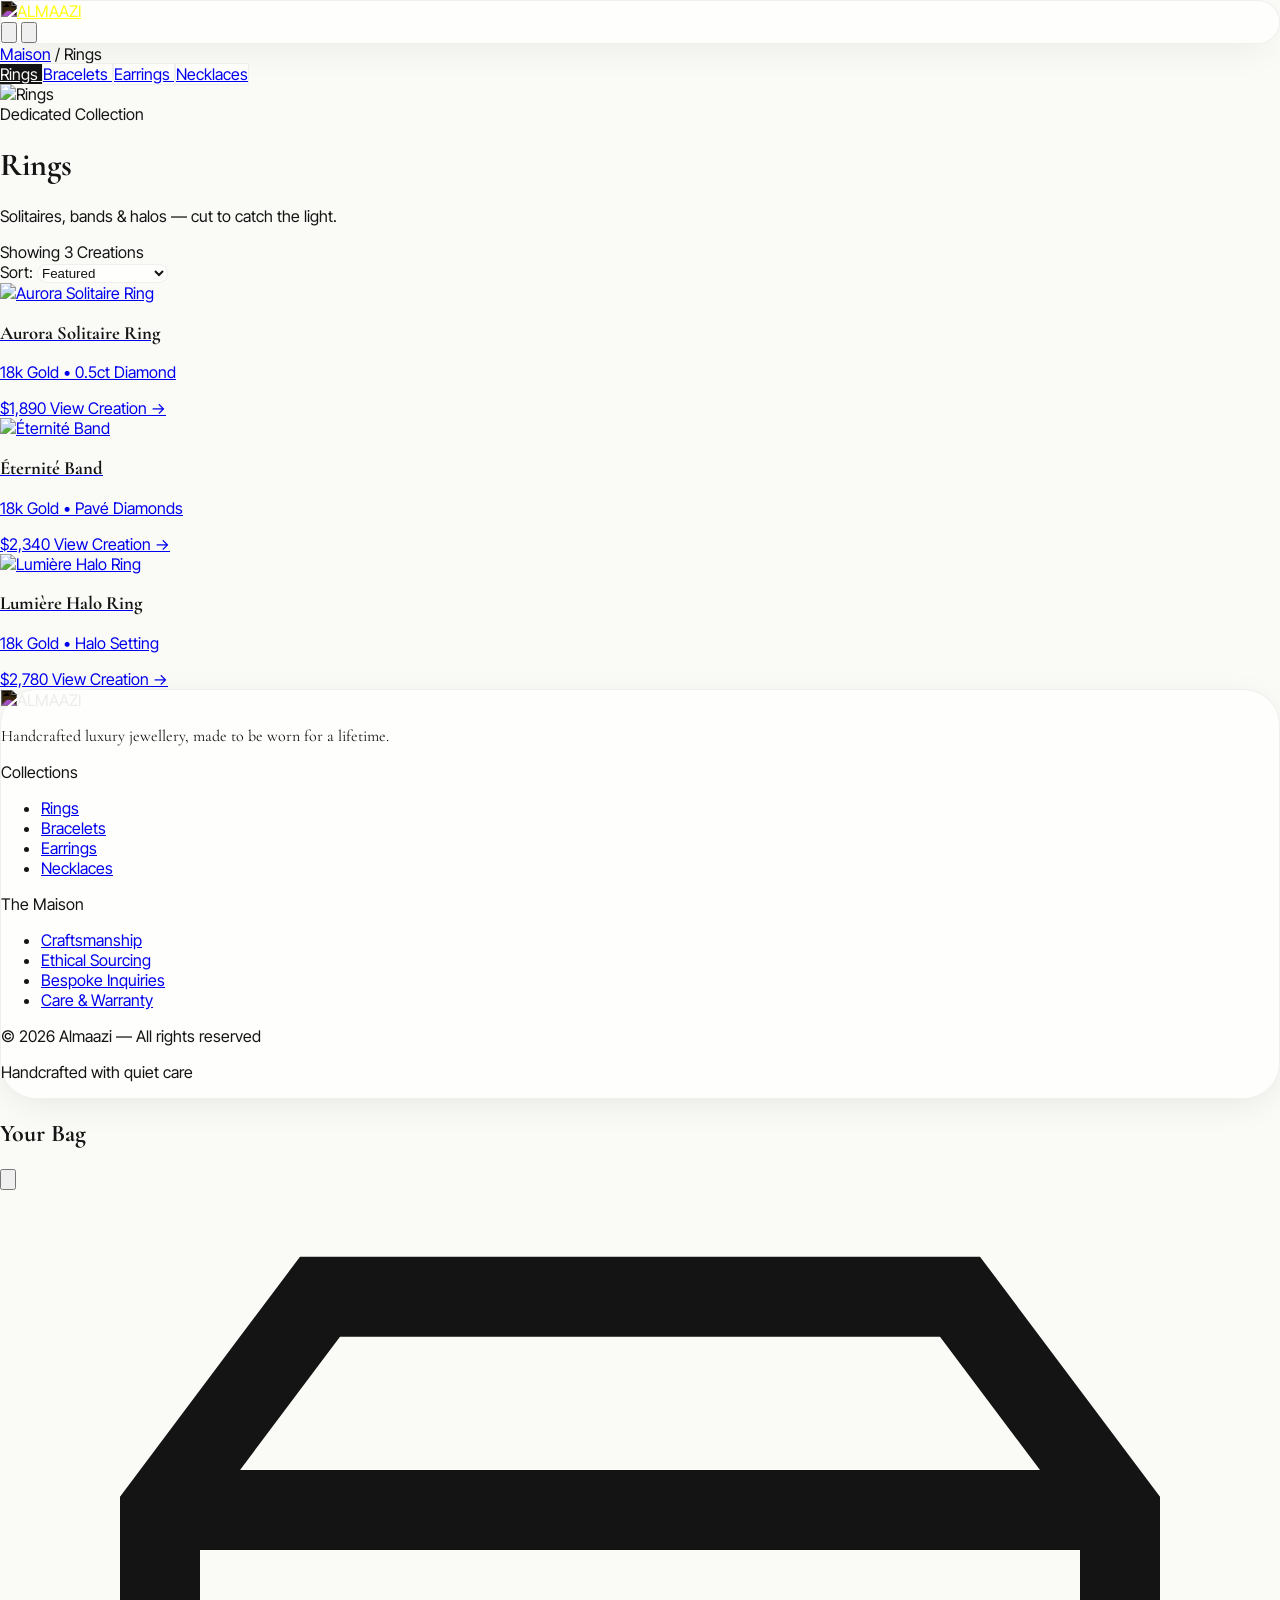
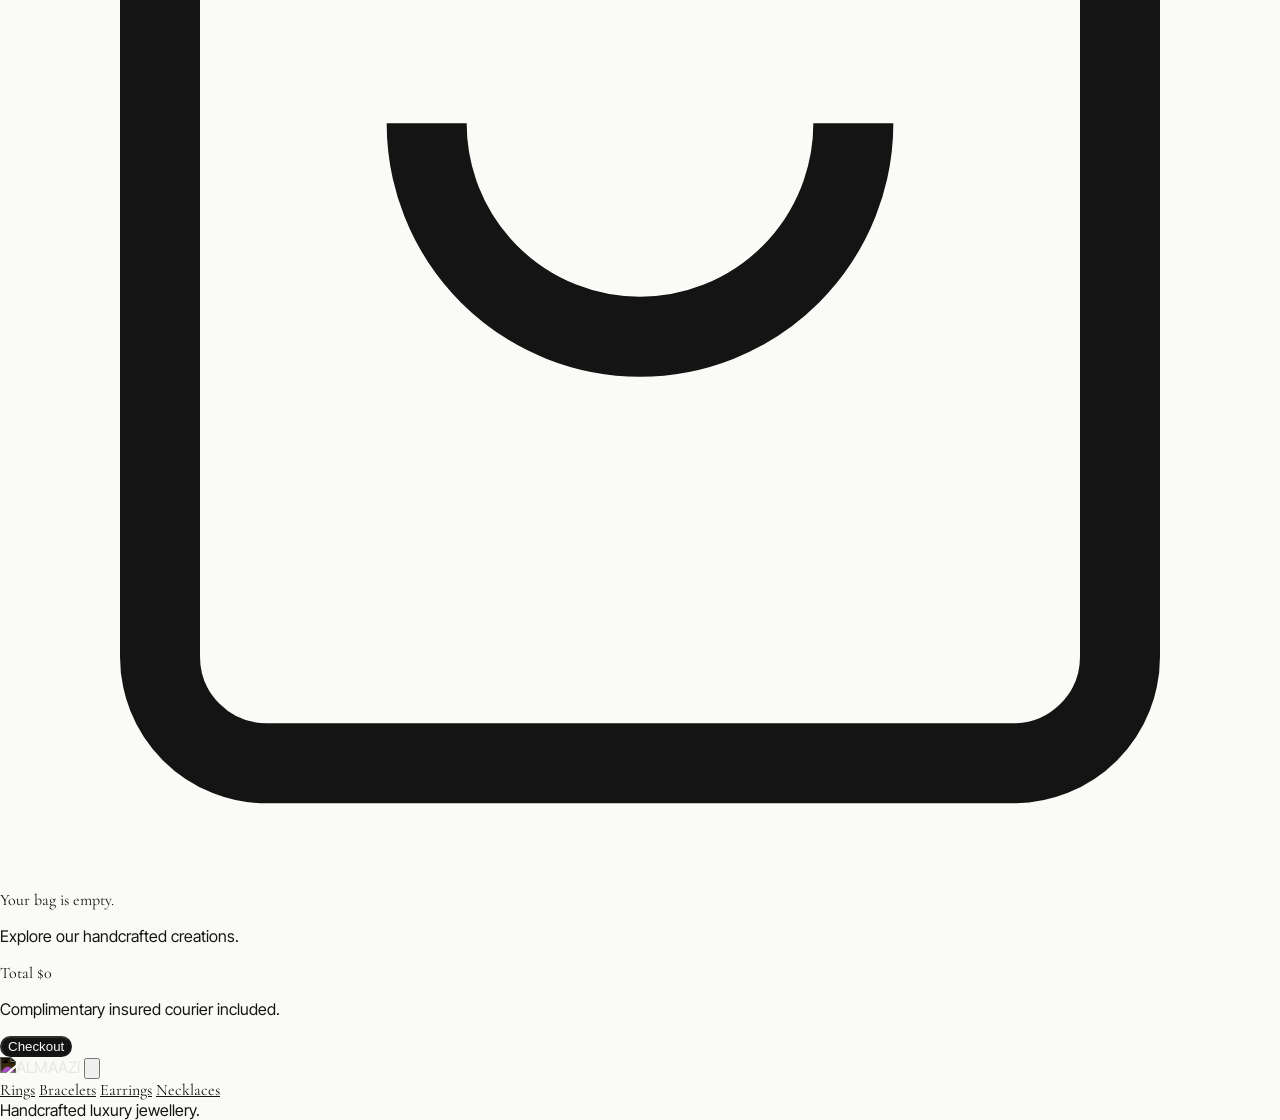
==== collection.html @ 2b92b9af "Update collection.html" ====
<!DOCTYPE html>
<html lang="en" class="scroll-smooth">
<head>
  <meta charset="utf-8" />
  <meta name="viewport" content="width=device-width, initial-scale=1.0" />
  <title>ALMAAZI — Collection</title>
  <meta name="description" content="ALMAAZI — Handcrafted luxury jewellery collection." />

  <link rel="icon" type="image/png" href="https://media.base44.com/images/public/user_6a2fba2de916b5d1d1a37da5/f253d3430_image.png" />

  <!-- Google Fonts: Cormorant Garamond & Inter Tight -->
  <link rel="preconnect" href="https://fonts.googleapis.com" />
  <link rel="preconnect" href="https://fonts.gstatic.com" crossorigin />
  <link href="https://fonts.googleapis.com/css2?family=Cormorant+Garamond:ital,wght@0,300;0,400;0,500;0,600;1,400&family=Inter+Tight:wght@300;400;500;600&display=swap" rel="stylesheet" />

  <!-- Tailwind CSS CDN -->
  <script src="https://cdn.tailwindcss.com"></script>
  <script>
    tailwind.config = {
      theme: {
        extend: {
          colors: {
            alabaster: '#fafaf7',
            obsidian: '#141414'
          },
          fontFamily: {
            heading: ['"Cormorant Garamond"', 'ui-serif', 'Georgia', 'serif'],
            body: ['"Inter Tight"', 'ui-sans-serif', 'system-ui', 'sans-serif']
          }
        }
      }
    }
  </script>

  <link rel="stylesheet" href="assets/css/style.css?v=5.0" />
</head>
<body class="min-h-screen bg-alabaster font-body text-obsidian antialiased selection:bg-obsidian/10">

  <!-- FLOATING MATTE GLASS TRANSLUCENT NAVBAR -->
  <div class="fixed top-0 inset-x-0 z-50 px-3 sm:px-6 lg:px-10 pt-3 sm:pt-4 pointer-events-none">
    <nav class="pointer-events-auto glass squircle flex items-center justify-between pl-4 sm:pl-5 pr-2 sm:pr-4 py-2 sm:py-3 transition-all duration-300">

      <!-- Brand Logo Link to Home -->
      <a href="index.html" class="flex items-center shrink-0 cursor-pointer" title="Return to ALMAAZI Maison">
        <img
          src="https://media.base44.com/images/public/user_6a2fba2de916b5d1d1a37da5/f253d3430_image.png"
          alt="ALMAAZI"
          class="h-7 sm:h-9 w-auto hover:opacity-80 transition-opacity"
          style="filter: invert(1); mix-blend-mode: multiply;"
          draggable="false"
        />
      </a>


      <!-- Right Utility Actions -->
      <div class="flex items-center gap-0.5 sm:gap-1">
        <button onclick="openCartDrawer()" aria-label="Shopping bag" class="relative grid place-items-center h-10 w-10 sm:h-11 sm:w-11 rounded-full hover:bg-obsidian/10 transition-colors">
          <svg class="h-[18px] w-[18px] text-obsidian" viewBox="0 0 24 24" fill="none" stroke="currentColor" stroke-width="1.5">
            <path d="M6 2 3 6v14a2 2 0 0 0 2 2h14a2 2 0 0 0 2-2V6l-3-4Z" />
            <path d="M3 6h18" />
            <path d="M16 10a4 4 0 0 1-8 0" />
          </svg>
          <span id="cart-count-badge" class="absolute top-0.5 right-0.5 grid place-items-center min-w-[18px] h-[18px] px-1 rounded-full bg-obsidian text-alabaster text-[10px] font-medium leading-none hidden">0</span>
        </button>

        <button onclick="toggleMobileMenu(true)" aria-label="Open menu" class="md:hidden grid place-items-center h-10 w-10 sm:h-11 sm:w-11 rounded-full hover:bg-obsidian/10 transition-colors">
          <svg class="h-5 w-5 text-obsidian" viewBox="0 0 24 24" fill="none" stroke="currentColor" stroke-width="1.5">
            <line x1="4" x2="20" y1="12" y2="12" />
            <line x1="4" x2="20" y1="6" y2="6" />
            <line x1="4" x2="20" y1="18" y2="18" />
          </svg>
        </button>
      </div>

    </nav>
  </div>

  <!-- MAIN DEDICATED COLLECTION CONTAINER -->
  <main class="pt-24 sm:pt-32 px-3 sm:px-6 lg:px-10 pb-20">
    <div id="collection-root" class="max-w-7xl mx-auto">
      <!-- Dynamically rendered by collection.js -->
    </div>
  </main>

  <!-- FOOTER -->
  <footer class="px-3 sm:px-6 lg:px-10 pb-8 pt-4">
    <div class="glass squircle p-6 sm:p-12">
      <div class="grid grid-cols-1 md:grid-cols-12 gap-8 sm:gap-10">

        <div class="md:col-span-5">
          <img
            src="https://media.base44.com/images/public/user_6a2fba2de916b5d1d1a37da5/f253d3430_image.png"
            alt="ALMAAZI"
            class="h-9 sm:h-10 w-auto mb-5"
            style="filter: invert(1); mix-blend-mode: multiply;"
            draggable="false"
          />
          <p class="font-heading text-2xl sm:text-3xl leading-snug text-obsidian max-w-sm">
            Handcrafted luxury jewellery, made to be worn for a lifetime.
          </p>
        </div>

        <div class="md:col-span-7 flex flex-wrap gap-10 sm:gap-16 md:justify-end">
          <div>
            <span class="block text-[11px] uppercase tracking-[0.2em] text-obsidian/45 mb-4 font-mono">
              Collections
            </span>
            <ul class="space-y-2.5 text-[14px] text-obsidian/75">
              <li><a href="collection.html?category=rings" class="hover:text-obsidian transition-colors">Rings</a></li>
              <li><a href="collection.html?category=bracelets" class="hover:text-obsidian transition-colors">Bracelets</a></li>
              <li><a href="collection.html?category=earrings" class="hover:text-obsidian transition-colors">Earrings</a></li>
              <li><a href="collection.html?category=necklaces" class="hover:text-obsidian transition-colors">Necklaces</a></li>
            </ul>
          </div>

          <div>
            <span class="block text-[11px] uppercase tracking-[0.2em] text-obsidian/45 mb-4 font-mono">
              The Maison
            </span>
            <ul class="space-y-2.5 text-[14px] text-obsidian/75">
              <li><a href="index.html" class="hover:text-obsidian transition-colors">Craftsmanship</a></li>
              <li><a href="index.html" class="hover:text-obsidian transition-colors">Ethical Sourcing</a></li>
              <li><a href="index.html" class="hover:text-obsidian transition-colors">Bespoke Inquiries</a></li>
              <li><a href="index.html" class="hover:text-obsidian transition-colors">Care &amp; Warranty</a></li>
            </ul>
          </div>
        </div>

      </div>

      <div class="mt-10 sm:mt-12 pt-6 sm:pt-8 border-t border-obsidian/10 flex flex-col sm:flex-row items-center justify-between gap-4">
        <p class="text-[12px] text-obsidian/45">
          &copy; 2026 Almaazi — All rights reserved
        </p>
        <p class="text-[12px] uppercase tracking-[0.14em] text-obsidian/45 font-mono">
          Handcrafted with quiet care
        </p>
      </div>
    </div>
  </footer>

  <!-- SHOPPING BAG DRAWER -->
  <div id="cart-drawer" class="fixed inset-0 z-50 pointer-events-none">
    <div onclick="closeCartDrawer()" class="drawer-backdrop absolute inset-0 bg-obsidian/30 backdrop-blur-sm opacity-0 cursor-pointer"></div>
    <div class="drawer-panel absolute top-0 right-0 w-full max-w-md h-full bg-alabaster border-l border-obsidian/10 p-5 sm:p-8 flex flex-col justify-between translate-x-full">
      <div>
        <div class="flex items-center justify-between pb-5 border-b border-obsidian/10">
          <h2 class="font-heading text-2xl text-obsidian">Your Bag</h2>
          <button onclick="closeCartDrawer()" aria-label="Close bag" class="h-10 w-10 grid place-items-center rounded-full hover:bg-obsidian/10 text-obsidian/50 hover:text-obsidian">
            <svg class="h-5 w-5" viewBox="0 0 24 24" fill="none" stroke="currentColor" stroke-width="1.5"><path d="M18 6 6 18M6 6l12 12"/></svg>
          </button>
        </div>

        <div id="cart-items-container" class="space-y-3 overflow-y-auto max-h-[60vh] mt-4"></div>
      </div>

      <div class="pt-6 border-t border-obsidian/10 space-y-4 pb-safe">
        <div class="flex items-baseline justify-between">
          <span class="font-heading text-xl text-obsidian">Total</span>
          <span id="cart-subtotal" class="font-heading text-2xl text-obsidian">$0</span>
        </div>
        <p class="text-[12px] text-obsidian/50">
          Complimentary insured courier included.
        </p>
        <button id="cart-checkout-btn" onclick="alert('Proceeding to checkout...');" class="w-full bg-obsidian text-alabaster squircle py-4 text-[12px] uppercase tracking-[0.2em] hover:bg-obsidian/90 transition-colors disabled:opacity-50">
          Checkout
        </button>
      </div>
    </div>
  </div>

  <!-- MOBILE NAVIGATION DRAWER -->
  <div id="mobile-menu-drawer" class="fixed inset-0 z-50 pointer-events-none transition-all duration-300">
    <div onclick="toggleMobileMenu(false)" class="mobile-drawer-backdrop absolute inset-0 bg-obsidian/40 backdrop-blur-sm opacity-0 transition-opacity duration-300 cursor-pointer"></div>
    <div class="mobile-drawer-panel absolute right-0 top-0 h-full w-[85%] max-w-xs bg-alabaster/95 backdrop-blur-2xl border-l border-obsidian/10 p-6 sm:p-8 flex flex-col justify-between translate-x-full transition-transform duration-300 ease-out shadow-2xl">
      <div class="space-y-6">
        <div class="flex justify-between items-center pb-5 border-b border-obsidian/10">
          <img 
            src="https://media.base44.com/images/public/user_6a2fba2de916b5d1d1a37da5/f253d3430_image.png" 
            alt="ALMAAZI" 
            class="h-7 w-auto" 
            style="filter: invert(1); mix-blend-mode: multiply;" 
          />
          <button onclick="toggleMobileMenu(false)" aria-label="Close menu" class="h-10 w-10 grid place-items-center rounded-full hover:bg-obsidian/10 text-obsidian/60 hover:text-obsidian">
            <svg class="h-5 w-5" viewBox="0 0 24 24" fill="none" stroke="currentColor" stroke-width="1.5"><path d="M18 6 6 18M6 6l12 12"/></svg>
          </button>
        </div>

        <nav class="space-y-2 pt-2">
          <a href="collection.html?category=rings" onclick="toggleMobileMenu(false)" class="block px-3 py-2.5 rounded-xl hover:bg-obsidian/5 font-heading text-2xl text-obsidian transition-colors">Rings</a>
          <a href="collection.html?category=bracelets" onclick="toggleMobileMenu(false)" class="block px-3 py-2.5 rounded-xl hover:bg-obsidian/5 font-heading text-2xl text-obsidian transition-colors">Bracelets</a>
          <a href="collection.html?category=earrings" onclick="toggleMobileMenu(false)" class="block px-3 py-2.5 rounded-xl hover:bg-obsidian/5 font-heading text-2xl text-obsidian transition-colors">Earrings</a>
          <a href="collection.html?category=necklaces" onclick="toggleMobileMenu(false)" class="block px-3 py-2.5 rounded-xl hover:bg-obsidian/5 font-heading text-2xl text-obsidian transition-colors">Necklaces</a>
        </nav>
      </div>

      <div class="pt-6 border-t border-obsidian/10 text-xs text-obsidian/45 pb-safe font-mono">
        Handcrafted luxury jewellery.
      </div>
    </div>
  </div>

  <script src="assets/js/app.js?v=6.0"></script>
  <script src="assets/js/collection.js?v=6.0"></script>
</body>
</html>
---- assets/css/style.css ----
/* ==========================================================================
   ALMAAZI — HANDCRAFTED LUXURY JEWELLERY
   EXACT UI CLONE (Alabaster Warm Stone & Obsidian Noir)
   ========================================================================== */

@import url('https://fonts.googleapis.com/css2?family=Cormorant+Garamond:ital,wght@0,300;0,400;0,500;0,600;1,400&family=Inter+Tight:wght@300;400;500;600&display=swap');

:root {
  --background: 40 24% 96%;
  --foreground: 30 6% 12%;
  --radius: 2.25rem;
  --font-heading: "Cormorant Garamond", ui-serif, Georgia, serif;
  --font-body: "Inter Tight", ui-sans-serif, system-ui, sans-serif;
  --color-alabaster: #fafaf7;
  --color-obsidian: #141414;
}

* {
  box-sizing: border-box;
  -webkit-tap-highlight-color: transparent;
}

html {
  scroll-behavior: smooth;
  background-color: #fafaf7;
  overflow-x: hidden;
  max-width: 100vw;
}

body {
  background-color: #fafaf7;
  color: #141414;
  font-family: var(--font-body);
  margin: 0;
  padding: 0;
  overflow-x: hidden;
  max-width: 100vw;
  -webkit-font-smoothing: antialiased;
  -moz-osx-font-smoothing: grayscale;
}

.font-heading {
  font-family: var(--font-heading);
}

.font-body {
  font-family: var(--font-body);
}

/* Base Alabaster and Obsidian Classes */
.bg-alabaster {
  background-color: #fafaf7;
}

.text-alabaster {
  color: #fafaf7;
}

.text-obsidian {
  color: #141414;
}

.bg-obsidian {
  background-color: #141414;
}

.border-obsidian\/10 {
  border-color: rgba(20, 20, 20, 0.1);
}

/* Squircle & Glass Utilities (fluid on mobile) */
.squircle {
  border-radius: 1.5rem;
}

@media (min-width: 640px) {
  .squircle {
    border-radius: 2.25rem;
  }
}

.squircle-sm {
  border-radius: 0.875rem;
}

@media (min-width: 640px) {
  .squircle-sm {
    border-radius: 1.25rem;
  }
}

.glass {
  -webkit-backdrop-filter: blur(24px) saturate(140%);
  backdrop-filter: blur(24px) saturate(140%);
  background: rgba(255, 255, 255, 0.72);
  border: 1px solid rgba(0, 0, 0, 0.06);
  box-shadow: 0 8px 40px -12px rgba(0, 0, 0, 0.12);
}

.glass-soft {
  -webkit-backdrop-filter: blur(16px) saturate(130%);
  backdrop-filter: blur(16px) saturate(130%);
  background: rgba(255, 255, 255, 0.55);
  border: 1px solid rgba(0, 0, 0, 0.05);
}

/* Custom Scrollbar */
::-webkit-scrollbar {
  width: 6px;
}
::-webkit-scrollbar-track {
  background: #fafaf7;
}
::-webkit-scrollbar-thumb {
  background: rgba(20, 20, 20, 0.15);
  border-radius: 999px;
}
::-webkit-scrollbar-thumb:hover {
  background: rgba(20, 20, 20, 0.3);
}

/* Drawer Transitions */
.drawer-backdrop {
  transition: opacity 0.35s ease;
}

.drawer-panel {
  transition: transform 0.4s cubic-bezier(0.16, 1, 0.3, 1);
}

/* Safe area insets for mobile devices */
.pb-safe {
  padding-bottom: env(safe-area-inset-bottom, 1rem);
}

/* ==========================================================================
   ALMAAZI WRITTEN & UNWRITTEN LOADING ANIMATION
   ========================================================================== */
.almaazi-write-svg {
  filter: drop-shadow(0 4px 16px rgba(20, 20, 20, 0.04));
  overflow: visible;
}

.almaazi-letter {
  fill: transparent;
  stroke: #141414;
  stroke-width: 1.35;
  stroke-linecap: round;
  stroke-linejoin: round;
  stroke-dasharray: 1000;
  stroke-dashoffset: 1000;
  animation-duration: 3.5s;
  animation-timing-function: cubic-bezier(0.4, 0, 0.2, 1);
  animation-iteration-count: infinite;
}

.almaazi-letter.letter-0 { animation-name: writeLetter0; }
.almaazi-letter.letter-1 { animation-name: writeLetter1; }
.almaazi-letter.letter-2 { animation-name: writeLetter2; }
.almaazi-letter.letter-3 { animation-name: writeLetter3; }
.almaazi-letter.letter-4 { animation-name: writeLetter4; }
.almaazi-letter.letter-5 { animation-name: writeLetter5; }
.almaazi-letter.letter-6 { animation-name: writeLetter6; }

@keyframes writeLetter0 {
  0% { stroke-dashoffset: 1000; fill: transparent; opacity: 0; }
  2% { opacity: 1; }
  14% { stroke-dashoffset: 0; fill: transparent; }
  20% { fill: #141414; stroke-dashoffset: 0; }
  64% { fill: #141414; stroke-dashoffset: 0; }
  70% { fill: transparent; stroke-dashoffset: 0; }
  84% { stroke-dashoffset: -1000; fill: transparent; opacity: 1; }
  88%, 100% { stroke-dashoffset: -1000; fill: transparent; opacity: 0; }
}

@keyframes writeLetter1 {
  0%, 3% { opacity: 0; stroke-dashoffset: 1000; fill: transparent; }
  5% { opacity: 1; }
  17% { stroke-dashoffset: 0; fill: transparent; }
  23% { fill: #141414; stroke-dashoffset: 0; }
  64% { fill: #141414; stroke-dashoffset: 0; }
  68% { fill: transparent; stroke-dashoffset: 0; }
  81% { stroke-dashoffset: -1000; fill: transparent; opacity: 1; }
  85%, 100% { stroke-dashoffset: -1000; fill: transparent; opacity: 0; }
}

@keyframes writeLetter2 {
  0%, 6% { opacity: 0; stroke-dashoffset: 1000; fill: transparent; }
  8% { opacity: 1; }
  21% { stroke-dashoffset: 0; fill: transparent; }
  27% { fill: #141414; stroke-dashoffset: 0; }
  64% { fill: #141414; stroke-dashoffset: 0; }
  67% { fill: transparent; stroke-dashoffset: 0; }
  78% { stroke-dashoffset: -1000; fill: transparent; opacity: 1; }
  82%, 100% { stroke-dashoffset: -1000; fill: transparent; opacity: 0; }
}

@keyframes writeLetter3 {
  0%, 10% { opacity: 0; stroke-dashoffset: 1000; fill: transparent; }
  12% { opacity: 1; }
  25% { stroke-dashoffset: 0; fill: transparent; }
  30% { fill: #141414; stroke-dashoffset: 0; }
  64% { fill: #141414; stroke-dashoffset: 0; }
  66% { fill: transparent; stroke-dashoffset: 0; }
  75% { stroke-dashoffset: -1000; fill: transparent; opacity: 1; }
  79%, 100% { stroke-dashoffset: -1000; fill: transparent; opacity: 0; }
}

@keyframes writeLetter4 {
  0%, 14% { opacity: 0; stroke-dashoffset: 1000; fill: transparent; }
  16% { opacity: 1; }
  29% { stroke-dashoffset: 0; fill: transparent; }
  34% { fill: #141414; stroke-dashoffset: 0; }
  63% { fill: #141414; stroke-dashoffset: 0; }
  65% { fill: transparent; stroke-dashoffset: 0; }
  72% { stroke-dashoffset: -1000; fill: transparent; opacity: 1; }
  76%, 100% { stroke-dashoffset: -1000; fill: transparent; opacity: 0; }
}

@keyframes writeLetter5 {
  0%, 18% { opacity: 0; stroke-dashoffset: 1000; fill: transparent; }
  20% { opacity: 1; }
  33% { stroke-dashoffset: 0; fill: transparent; }
  38% { fill: #141414; stroke-dashoffset: 0; }
  61% { fill: #141414; stroke-dashoffset: 0; }
  63% { fill: transparent; stroke-dashoffset: 0; }
  69% { stroke-dashoffset: -1000; fill: transparent; opacity: 1; }
  73%, 100% { stroke-dashoffset: -1000; fill: transparent; opacity: 0; }
}

@keyframes writeLetter6 {
  0%, 22% { opacity: 0; stroke-dashoffset: 1000; fill: transparent; }
  24% { opacity: 1; }
  36% { stroke-dashoffset: 0; fill: transparent; }
  40% { fill: #141414; stroke-dashoffset: 0; }
  59% { fill: #141414; stroke-dashoffset: 0; }
  61% { fill: transparent; stroke-dashoffset: 0; }
  66% { stroke-dashoffset: -1000; fill: transparent; opacity: 1; }
  70%, 100% { stroke-dashoffset: -1000; fill: transparent; opacity: 0; }
}

.almaazi-loader-sub {
  animation: subtitleBreathe 3.5s ease-in-out infinite;
}

@keyframes subtitleBreathe {
  0%, 25% { opacity: 0; transform: translateY(4px); }
  40%, 58% { opacity: 1; transform: translateY(0); }
  70%, 100% { opacity: 0; transform: translateY(-4px); }
}


/* Preloader Screen */
#diamond-preloader {
  transition: opacity 0.6s cubic-bezier(0.16, 1, 0.3, 1), visibility 0.6s ease;
}

#diamond-preloader.fade-out {
  opacity: 0;
  visibility: hidden;
  pointer-events: none;
}


/* ==========================================================================
   HERO SECTION — THE NEW COLLECTION ANIMATIONS
   ========================================================================== */
.hero-h1-animate {
  animation: heroH1Enter 0.9s cubic-bezier(0.22, 1, 0.36, 1) both;
}

@keyframes heroH1Enter {
  0% {
    opacity: 0;
    transform: translateY(20px);
  }
  100% {
    opacity: 1;
    transform: translateY(0);
  }
}

.floating-diamond {
  will-change: transform, opacity;
  pointer-events: none;
}
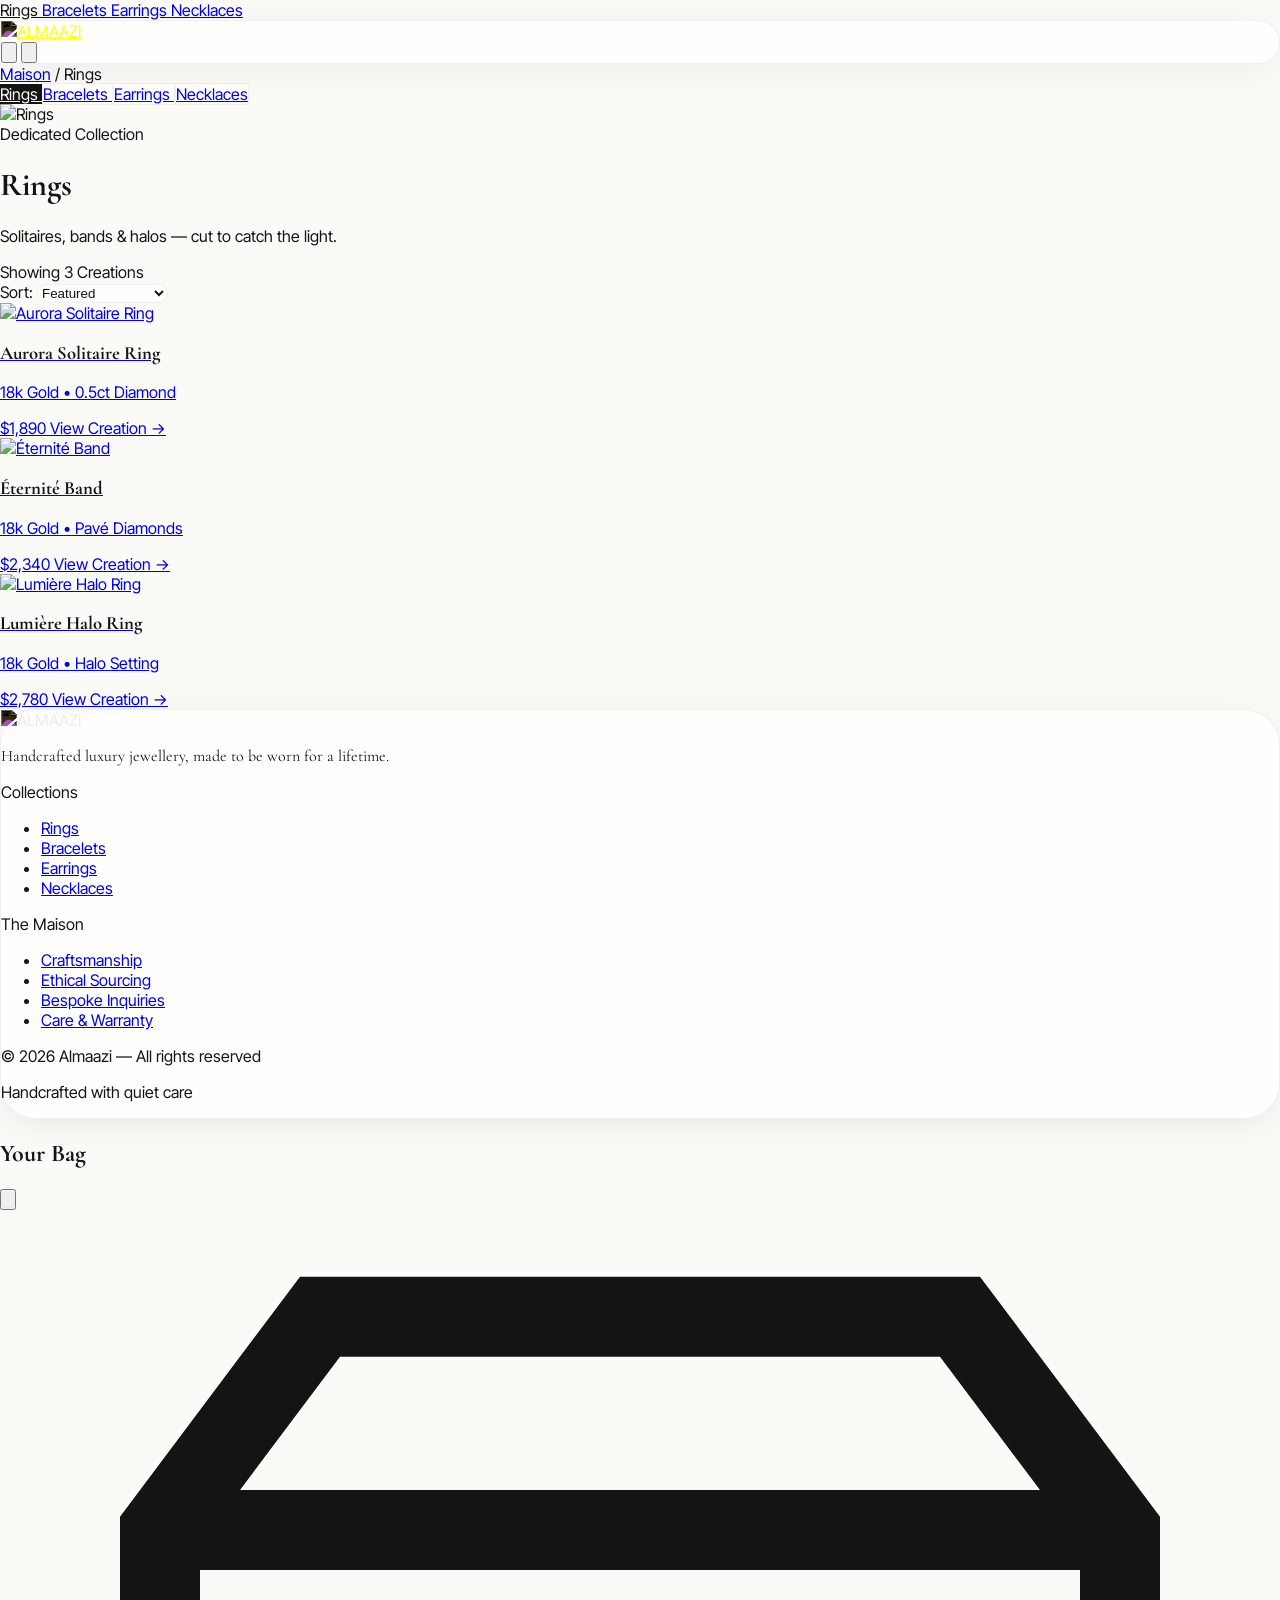
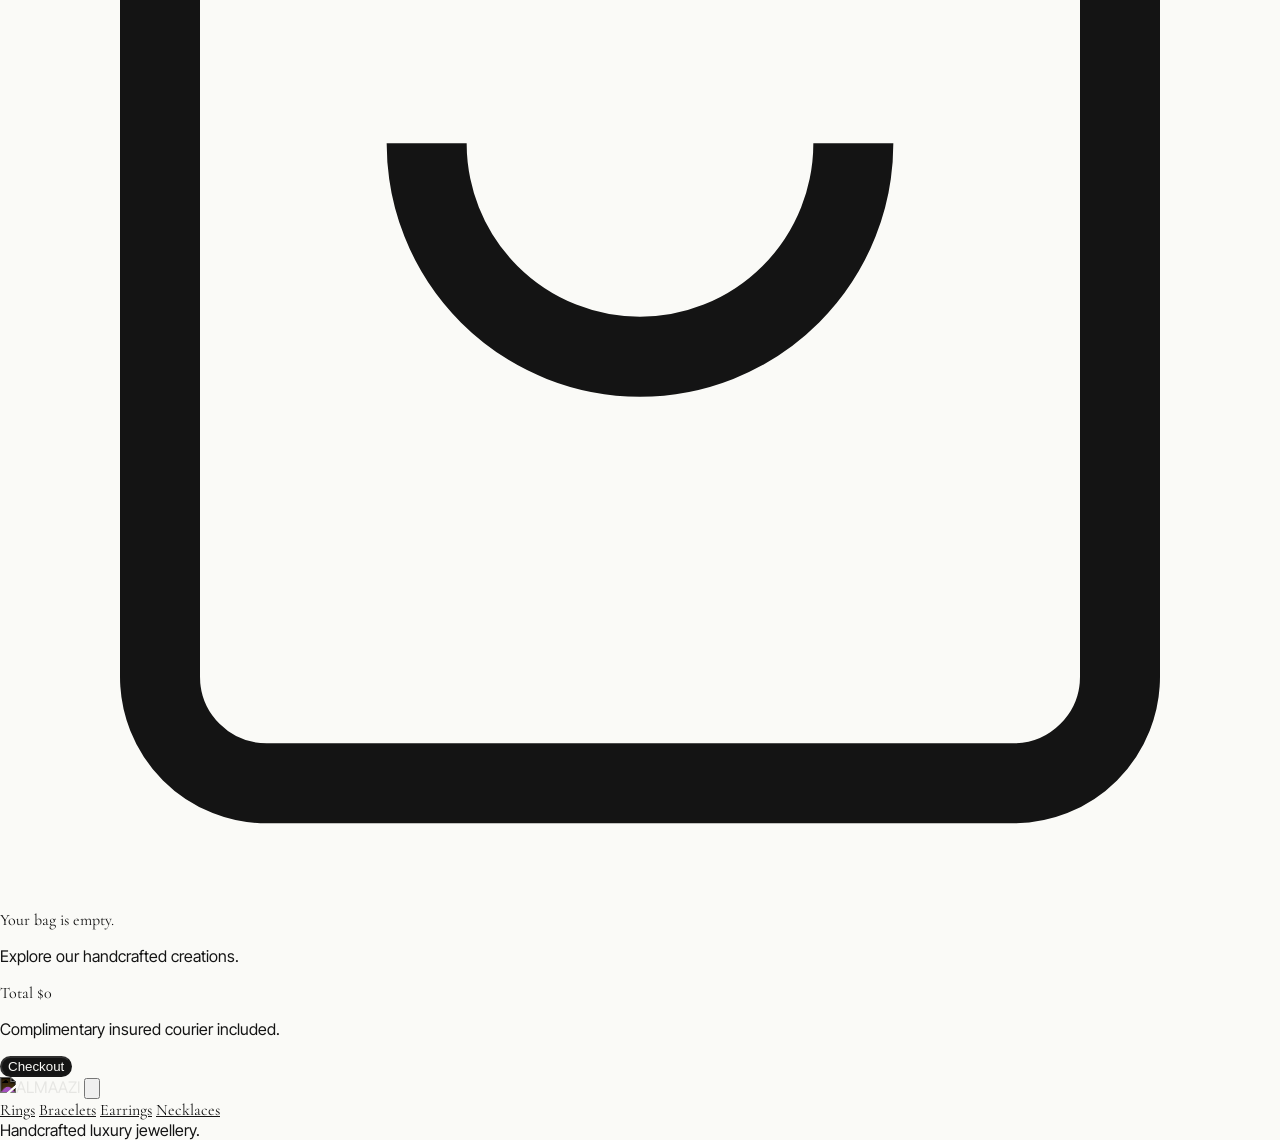
==== commit f15001f1: "Add category navigation links to collection.html" ====
--- a/collection.html
+++ b/collection.html
@@ -12,6 +12,26 @@
   <link rel="preconnect" href="https://fonts.googleapis.com" />
   <link rel="preconnect" href="https://fonts.gstatic.com" crossorigin />
   <link href="https://fonts.googleapis.com/css2?family=Cormorant+Garamond:ital,wght@0,300;0,400;0,500;0,600;1,400&family=Inter+Tight:wght@300;400;500;600&display=swap" rel="stylesheet" />
+
+  <!-- Category Nav Links -->
+      <div class="hidden md:flex items-center gap-1">
+        <a href="collection.html?category=rings" data-cat="rings" class="cat-nav-link relative px-4 py-2 text-[13px] uppercase tracking-[0.14em] text-obsidian/80 hover:text-obsidian transition-colors group">
+          Rings
+          <span class="pointer-events-none absolute inset-x-3 -bottom-0.5 h-px scale-x-0 group-hover:scale-x-100 origin-center transition-transform duration-500 bg-obsidian/40"></span>
+        </a>
+        <a href="collection.html?category=bracelets" data-cat="bracelets" class="cat-nav-link relative px-4 py-2 text-[13px] uppercase tracking-[0.14em] text-obsidian/80 hover:text-obsidian transition-colors group">
+          Bracelets
+          <span class="pointer-events-none absolute inset-x-3 -bottom-0.5 h-px scale-x-0 group-hover:scale-x-100 origin-center transition-transform duration-500 bg-obsidian/40"></span>
+        </a>
+        <a href="collection.html?category=earrings" data-cat="earrings" class="cat-nav-link relative px-4 py-2 text-[13px] uppercase tracking-[0.14em] text-obsidian/80 hover:text-obsidian transition-colors group">
+          Earrings
+          <span class="pointer-events-none absolute inset-x-3 -bottom-0.5 h-px scale-x-0 group-hover:scale-x-100 origin-center transition-transform duration-500 bg-obsidian/40"></span>
+        </a>
+        <a href="collection.html?category=necklaces" data-cat="necklaces" class="cat-nav-link relative px-4 py-2 text-[13px] uppercase tracking-[0.14em] text-obsidian/80 hover:text-obsidian transition-colors group">
+          Necklaces
+          <span class="pointer-events-none absolute inset-x-3 -bottom-0.5 h-px scale-x-0 group-hover:scale-x-100 origin-center transition-transform duration-500 bg-obsidian/40"></span>
+        </a>
+      </div>
 
   <!-- Tailwind CSS CDN -->
   <script src="https://cdn.tailwindcss.com"></script>
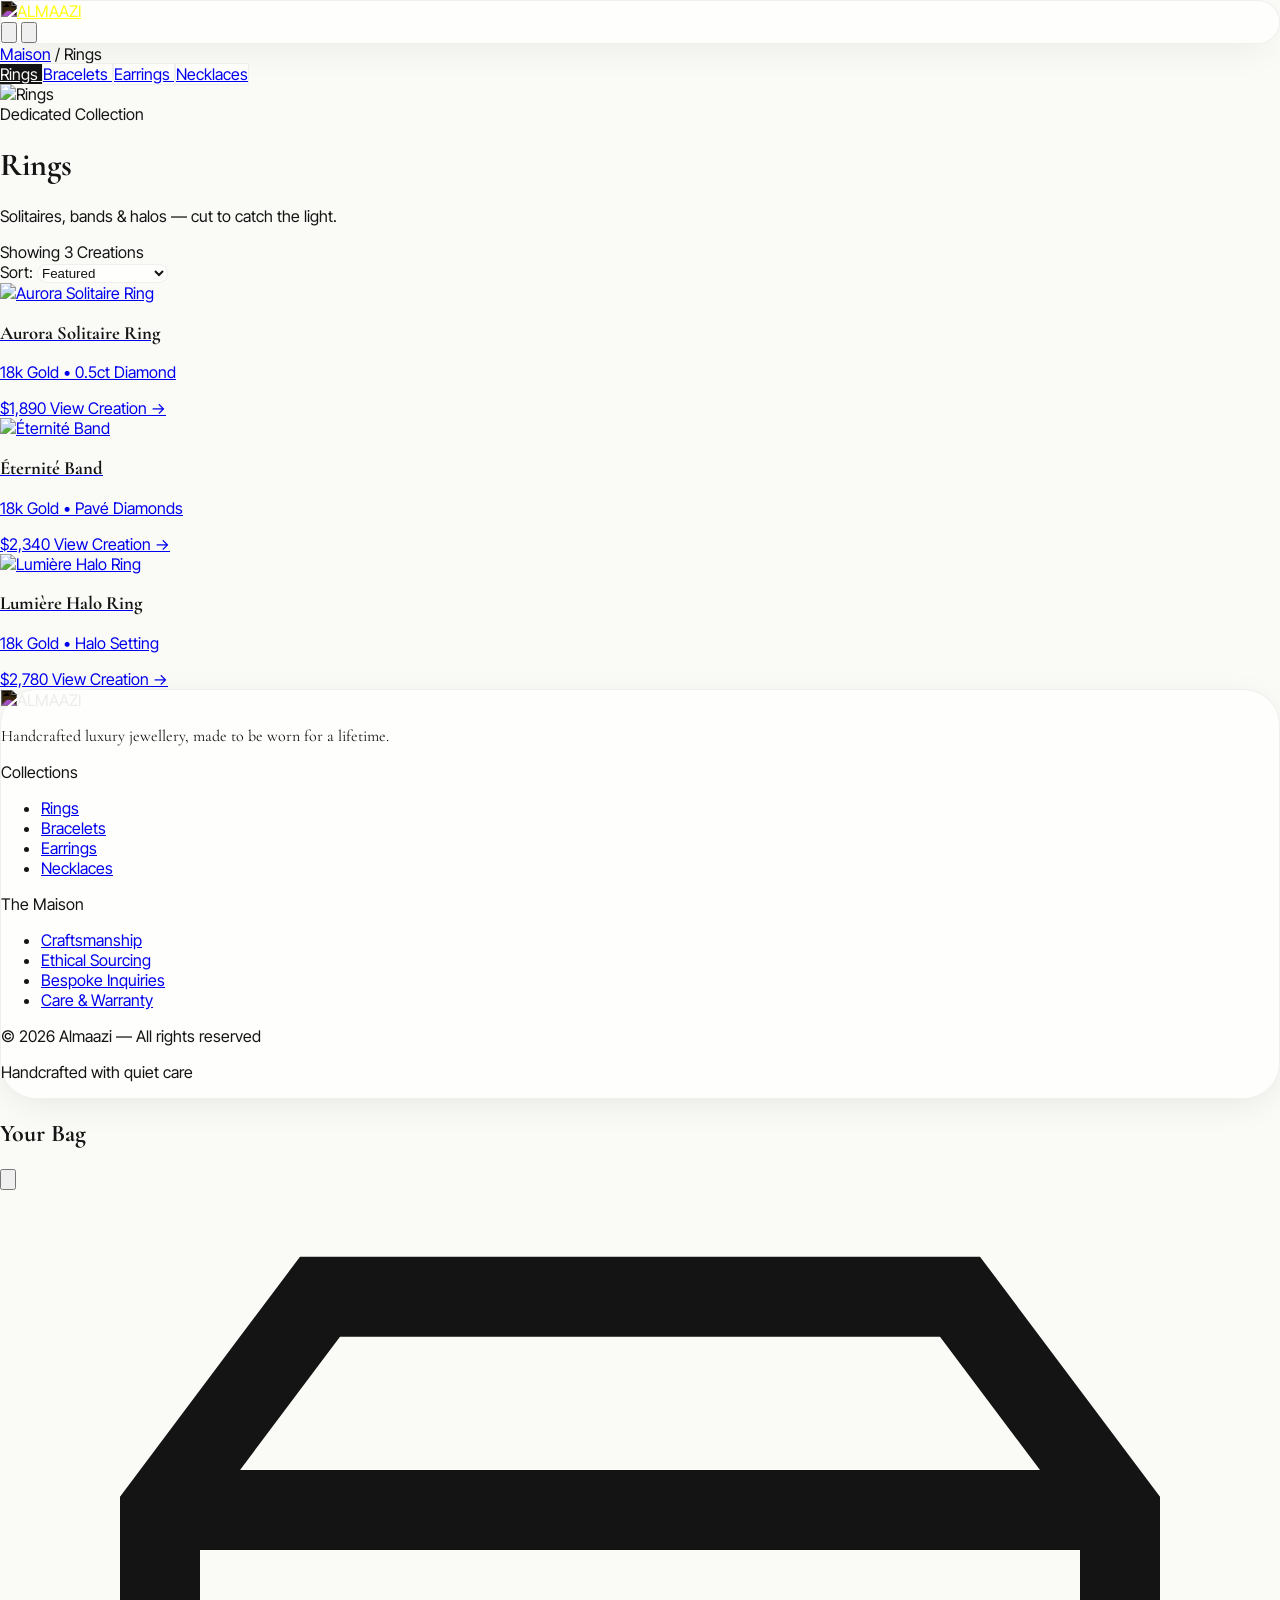
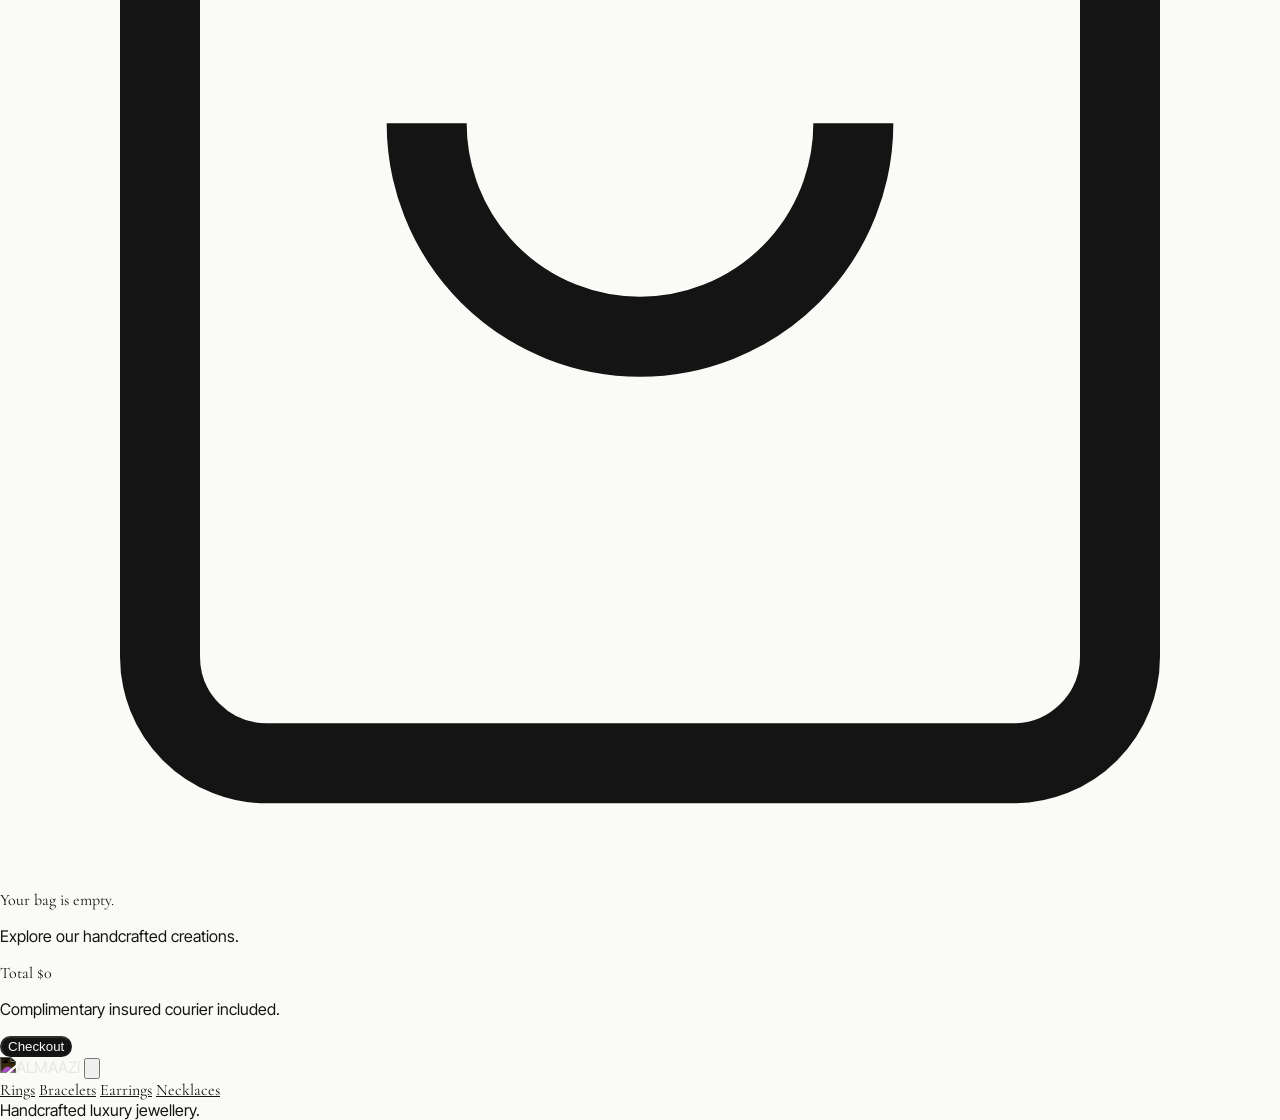
==== commit 92ce7c35: "Remove category nav links from collection.html Removed category navigation links from the collection" ====
--- a/collection.html
+++ b/collection.html
@@ -3,7 +3,7 @@
 <head>
   <meta charset="utf-8" />
   <meta name="viewport" content="width=device-width, initial-scale=1.0" />
-  <title>ALMAAZI — Collection</title>
+  <title>almaazi — Collection</title>
   <meta name="description" content="ALMAAZI — Handcrafted luxury jewellery collection." />
 
   <link rel="icon" type="image/png" href="https://media.base44.com/images/public/user_6a2fba2de916b5d1d1a37da5/f253d3430_image.png" />
@@ -12,26 +12,7 @@
   <link rel="preconnect" href="https://fonts.googleapis.com" />
   <link rel="preconnect" href="https://fonts.gstatic.com" crossorigin />
   <link href="https://fonts.googleapis.com/css2?family=Cormorant+Garamond:ital,wght@0,300;0,400;0,500;0,600;1,400&family=Inter+Tight:wght@300;400;500;600&display=swap" rel="stylesheet" />
-
-  <!-- Category Nav Links -->
-      <div class="hidden md:flex items-center gap-1">
-        <a href="collection.html?category=rings" data-cat="rings" class="cat-nav-link relative px-4 py-2 text-[13px] uppercase tracking-[0.14em] text-obsidian/80 hover:text-obsidian transition-colors group">
-          Rings
-          <span class="pointer-events-none absolute inset-x-3 -bottom-0.5 h-px scale-x-0 group-hover:scale-x-100 origin-center transition-transform duration-500 bg-obsidian/40"></span>
-        </a>
-        <a href="collection.html?category=bracelets" data-cat="bracelets" class="cat-nav-link relative px-4 py-2 text-[13px] uppercase tracking-[0.14em] text-obsidian/80 hover:text-obsidian transition-colors group">
-          Bracelets
-          <span class="pointer-events-none absolute inset-x-3 -bottom-0.5 h-px scale-x-0 group-hover:scale-x-100 origin-center transition-transform duration-500 bg-obsidian/40"></span>
-        </a>
-        <a href="collection.html?category=earrings" data-cat="earrings" class="cat-nav-link relative px-4 py-2 text-[13px] uppercase tracking-[0.14em] text-obsidian/80 hover:text-obsidian transition-colors group">
-          Earrings
-          <span class="pointer-events-none absolute inset-x-3 -bottom-0.5 h-px scale-x-0 group-hover:scale-x-100 origin-center transition-transform duration-500 bg-obsidian/40"></span>
-        </a>
-        <a href="collection.html?category=necklaces" data-cat="necklaces" class="cat-nav-link relative px-4 py-2 text-[13px] uppercase tracking-[0.14em] text-obsidian/80 hover:text-obsidian transition-colors group">
-          Necklaces
-          <span class="pointer-events-none absolute inset-x-3 -bottom-0.5 h-px scale-x-0 group-hover:scale-x-100 origin-center transition-transform duration-500 bg-obsidian/40"></span>
-        </a>
-      </div>
+  
 
   <!-- Tailwind CSS CDN -->
   <script src="https://cdn.tailwindcss.com"></script>
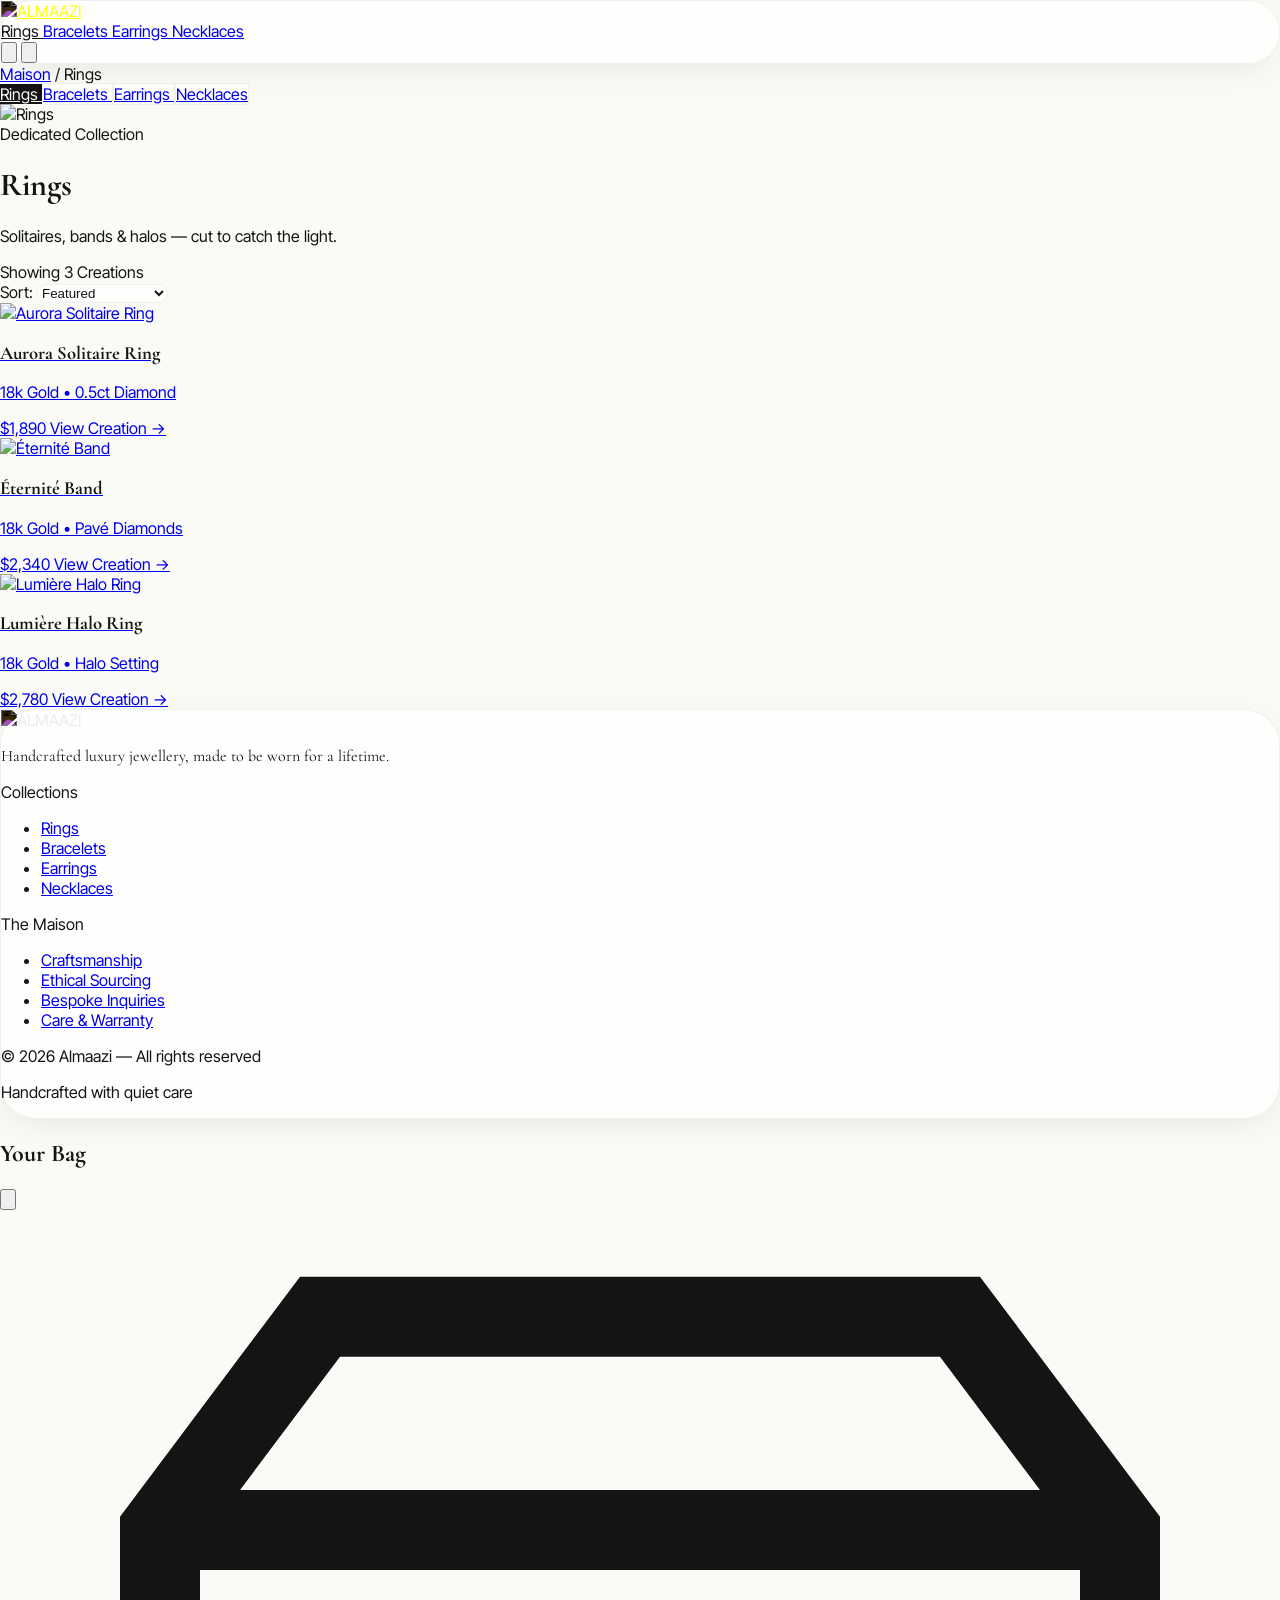
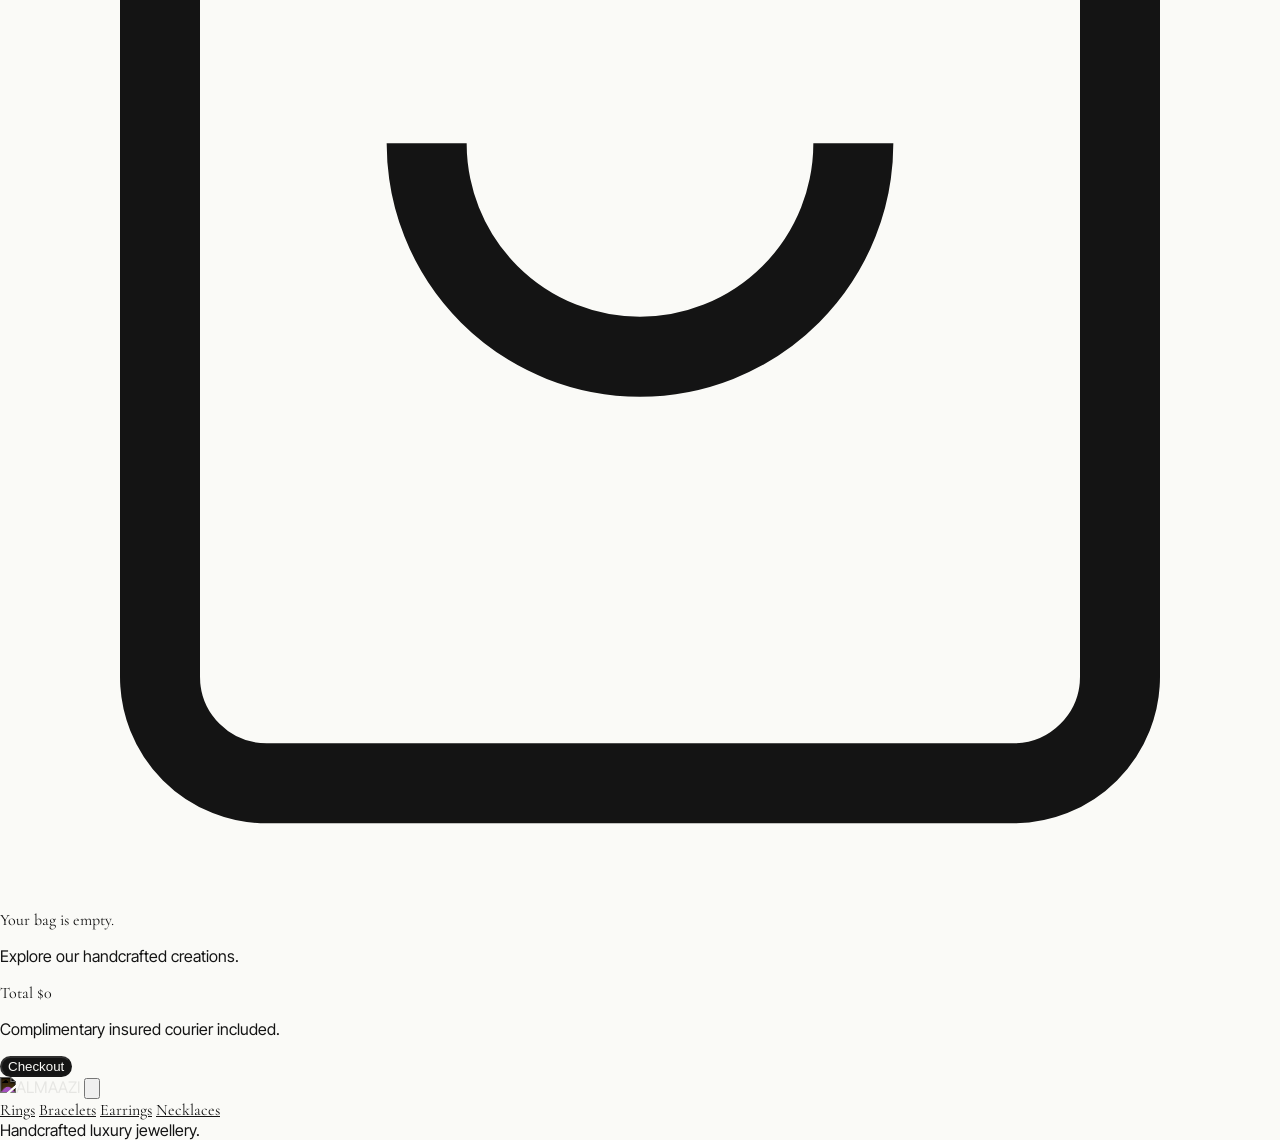
==== commit 87cb8078: "Add category navigation links to collection.html" ====
--- a/collection.html
+++ b/collection.html
@@ -12,7 +12,6 @@
   <link rel="preconnect" href="https://fonts.googleapis.com" />
   <link rel="preconnect" href="https://fonts.gstatic.com" crossorigin />
   <link href="https://fonts.googleapis.com/css2?family=Cormorant+Garamond:ital,wght@0,300;0,400;0,500;0,600;1,400&family=Inter+Tight:wght@300;400;500;600&display=swap" rel="stylesheet" />
-  
 
   <!-- Tailwind CSS CDN -->
   <script src="https://cdn.tailwindcss.com"></script>
@@ -52,6 +51,25 @@
         />
       </a>
 
+      <!-- Category Nav Links (Centered) -->
+      <div class="hidden md:flex items-center gap-1">
+        <a href="collection.html?category=rings" data-cat="rings" class="cat-nav-link relative px-4 py-2 text-[13px] uppercase tracking-[0.14em] text-obsidian/80 hover:text-obsidian transition-colors group">
+          Rings
+          <span class="pointer-events-none absolute inset-x-3 -bottom-0.5 h-px scale-x-0 group-hover:scale-x-100 origin-center transition-transform duration-500 bg-obsidian/40"></span>
+        </a>
+        <a href="collection.html?category=bracelets" data-cat="bracelets" class="cat-nav-link relative px-4 py-2 text-[13px] uppercase tracking-[0.14em] text-obsidian/80 hover:text-obsidian transition-colors group">
+          Bracelets
+          <span class="pointer-events-none absolute inset-x-3 -bottom-0.5 h-px scale-x-0 group-hover:scale-x-100 origin-center transition-transform duration-500 bg-obsidian/40"></span>
+        </a>
+        <a href="collection.html?category=earrings" data-cat="earrings" class="cat-nav-link relative px-4 py-2 text-[13px] uppercase tracking-[0.14em] text-obsidian/80 hover:text-obsidian transition-colors group">
+          Earrings
+          <span class="pointer-events-none absolute inset-x-3 -bottom-0.5 h-px scale-x-0 group-hover:scale-x-100 origin-center transition-transform duration-500 bg-obsidian/40"></span>
+        </a>
+        <a href="collection.html?category=necklaces" data-cat="necklaces" class="cat-nav-link relative px-4 py-2 text-[13px] uppercase tracking-[0.14em] text-obsidian/80 hover:text-obsidian transition-colors group">
+          Necklaces
+          <span class="pointer-events-none absolute inset-x-3 -bottom-0.5 h-px scale-x-0 group-hover:scale-x-100 origin-center transition-transform duration-500 bg-obsidian/40"></span>
+        </a>
+      </div>
 
       <!-- Right Utility Actions -->
       <div class="flex items-center gap-0.5 sm:gap-1">
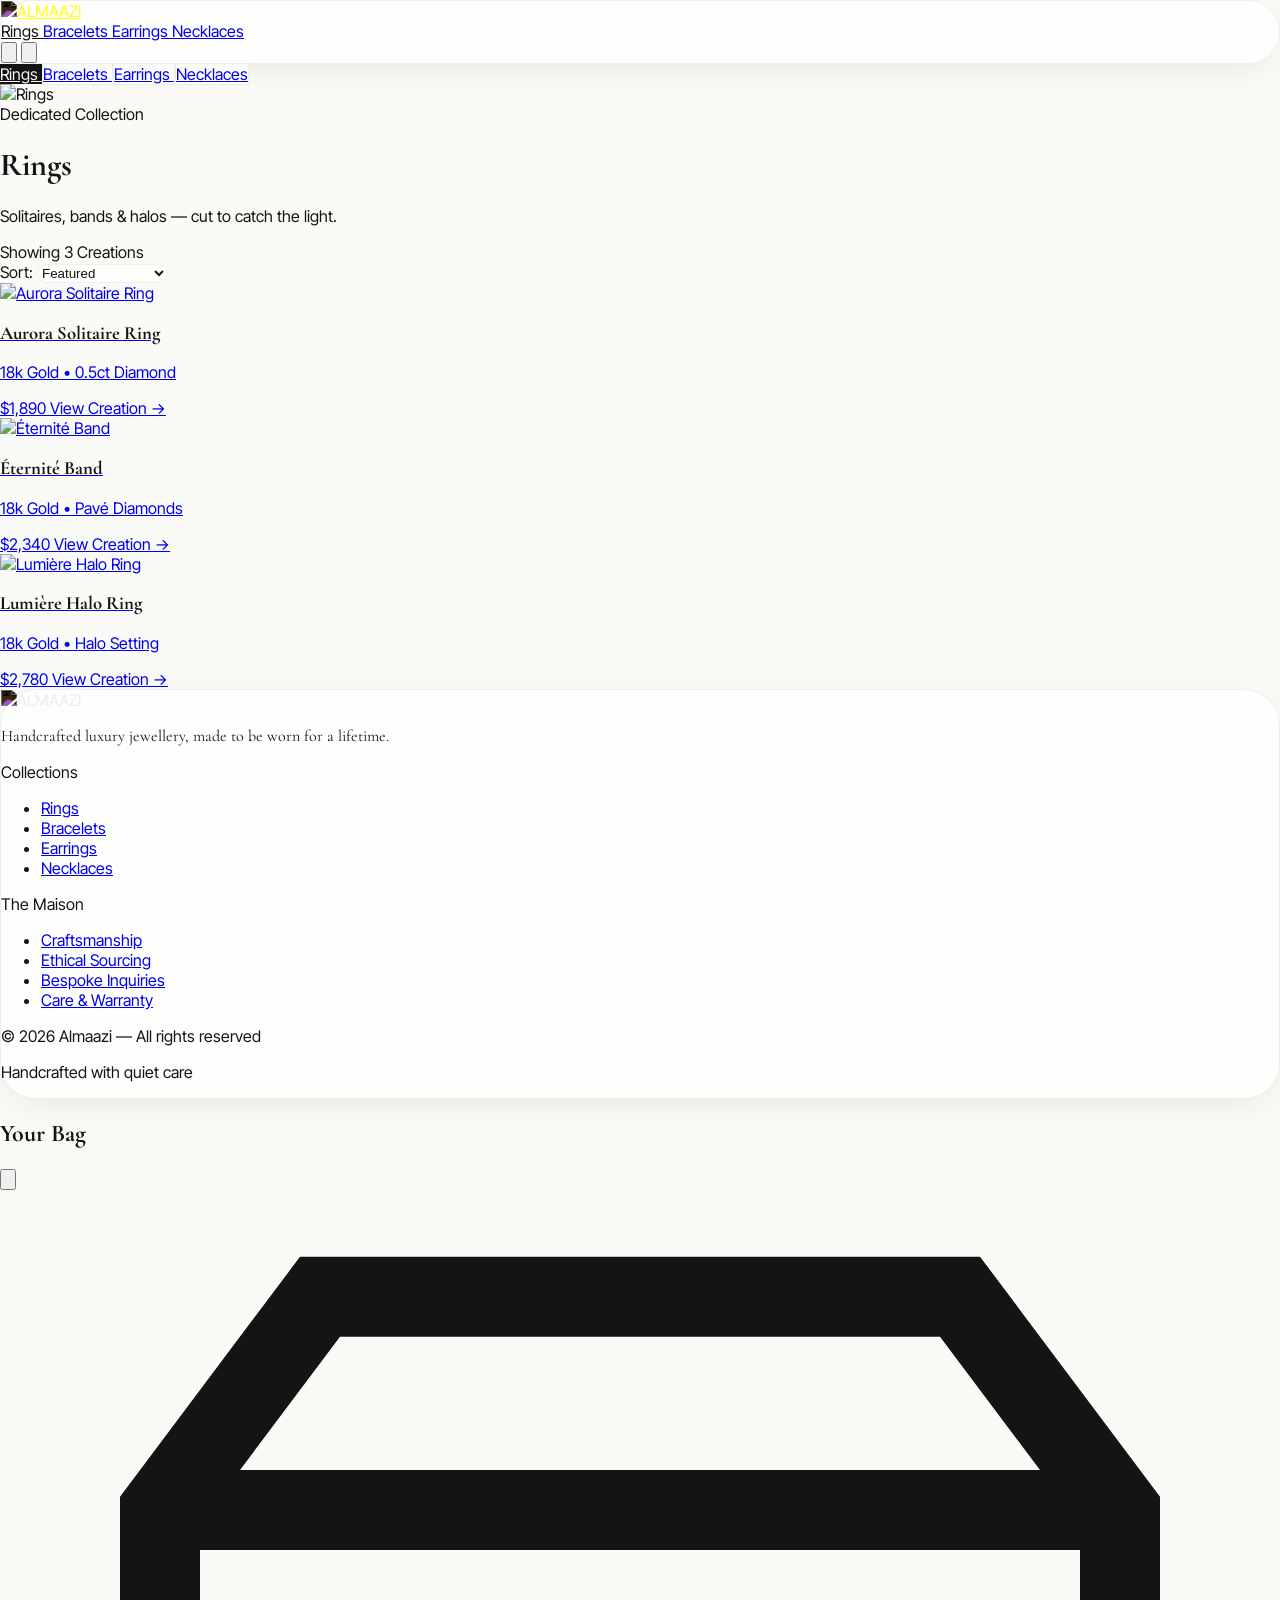
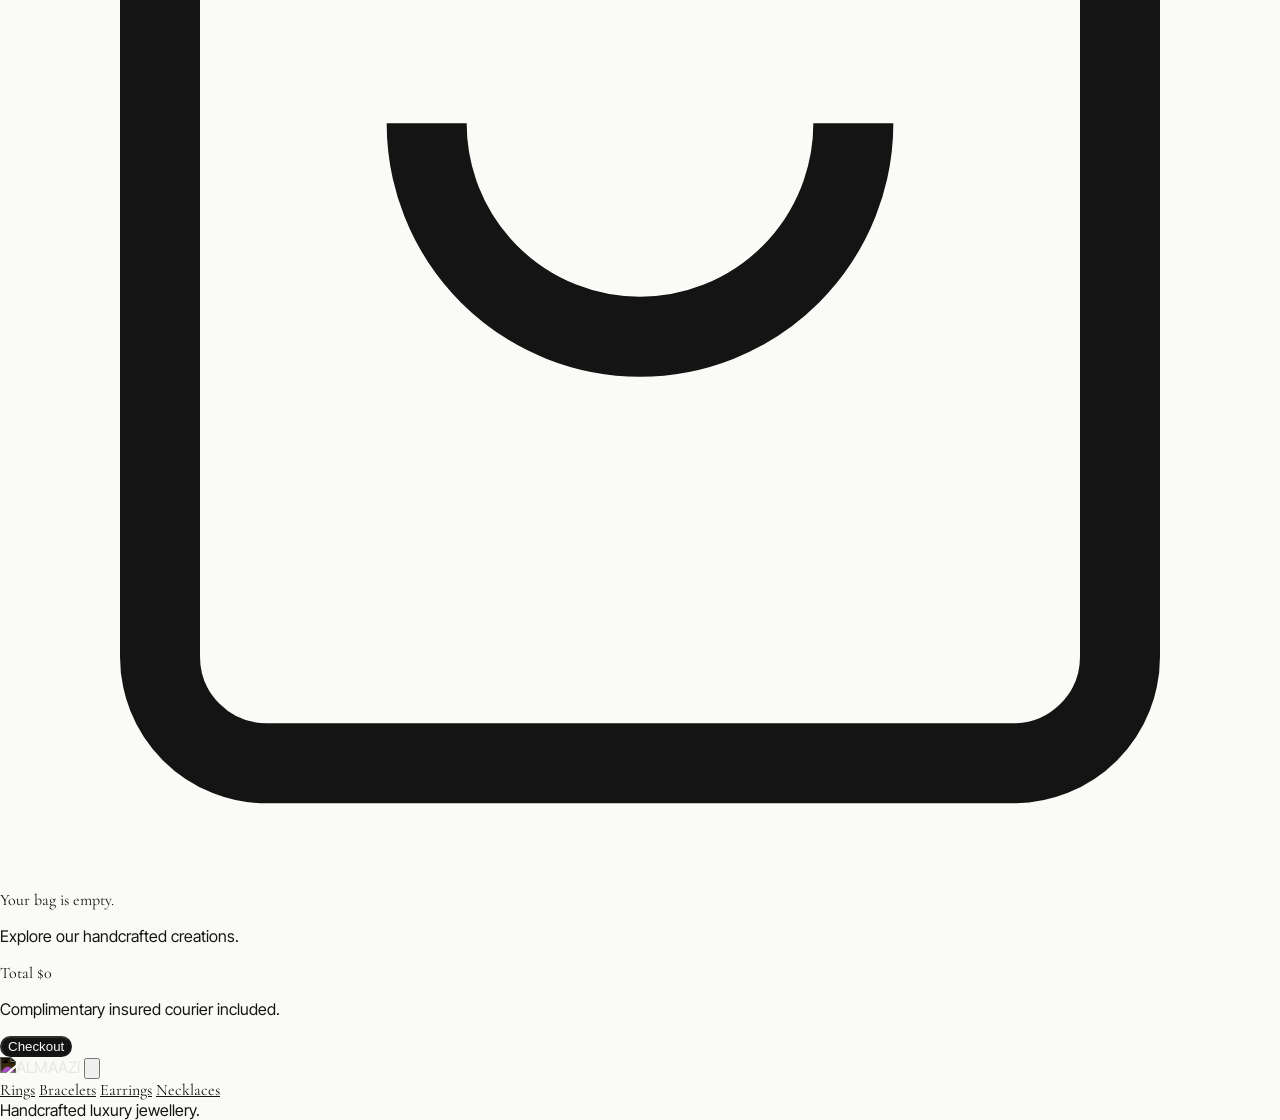
==== commit 3c202c94: "Hide duplicate category pill selectors in collection.html Added custom CSS to hide duplicate categor" ====
--- a/collection.html
+++ b/collection.html
@@ -33,6 +33,15 @@
   </script>
 
   <link rel="stylesheet" href="assets/css/style.css?v=5.0" />
+
+  <!-- Custom override to hide the duplicate category pill selectors inside collection-root -->
+  <style>
+    #collection-root nav,
+    #collection-root .flex.items-center.gap-1.bg-alabaster,
+    #collection-root div > .flex.items-center.gap-1.rounded-full {
+      display: none !important;
+    }
+  </style>
 </head>
 <body class="min-h-screen bg-alabaster font-body text-obsidian antialiased selection:bg-obsidian/10">
 
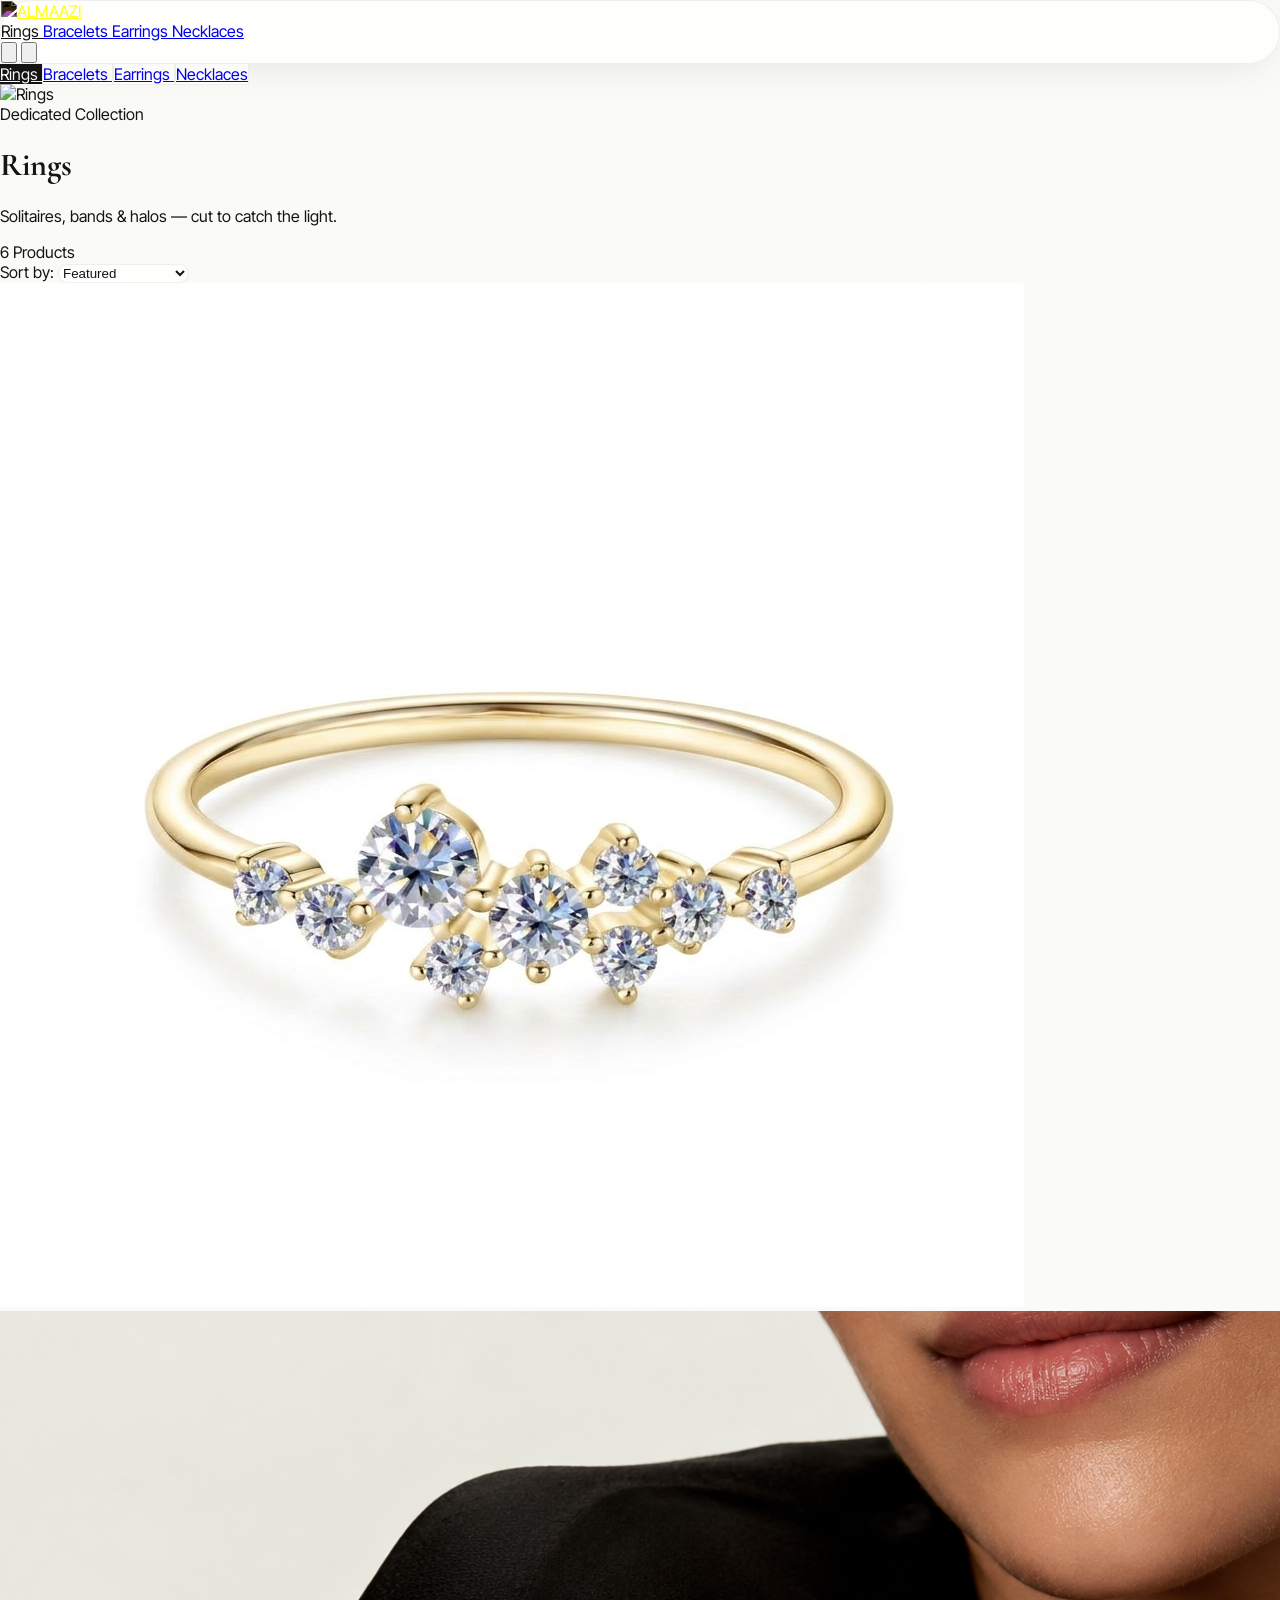
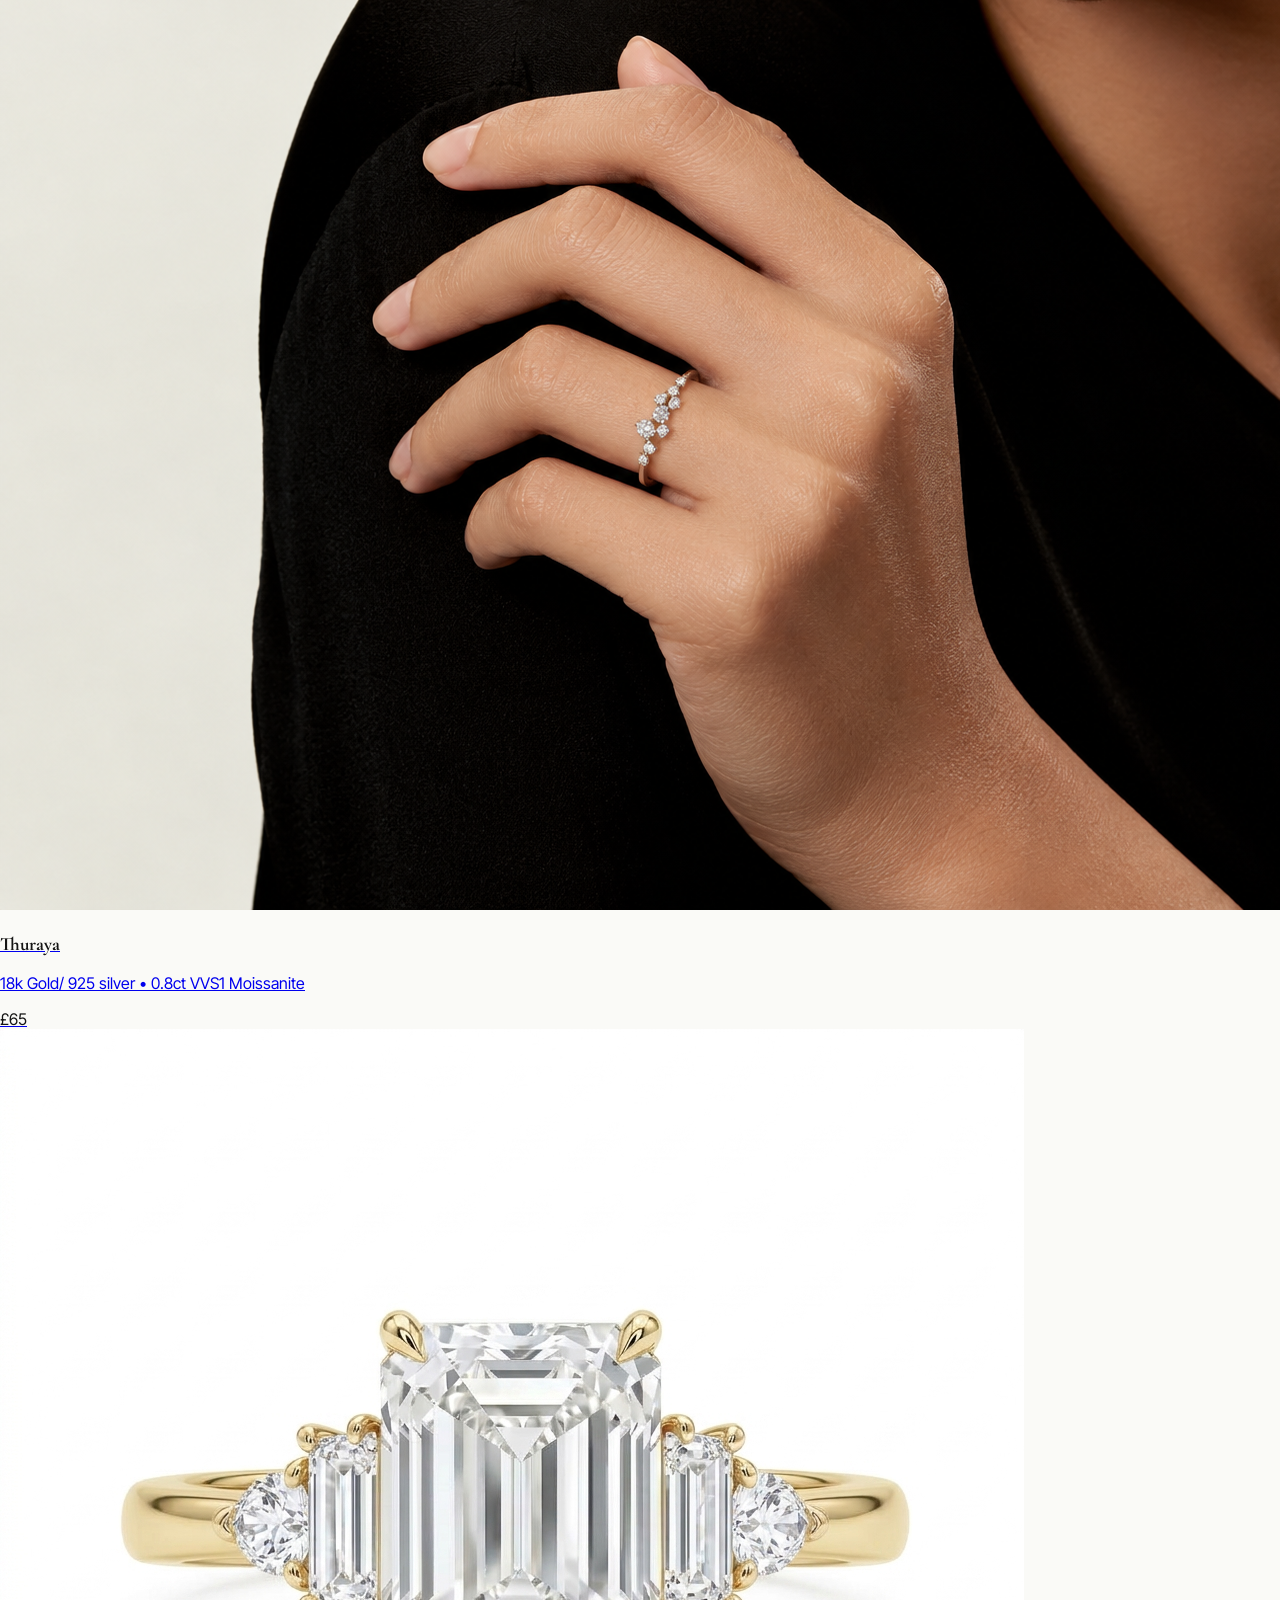
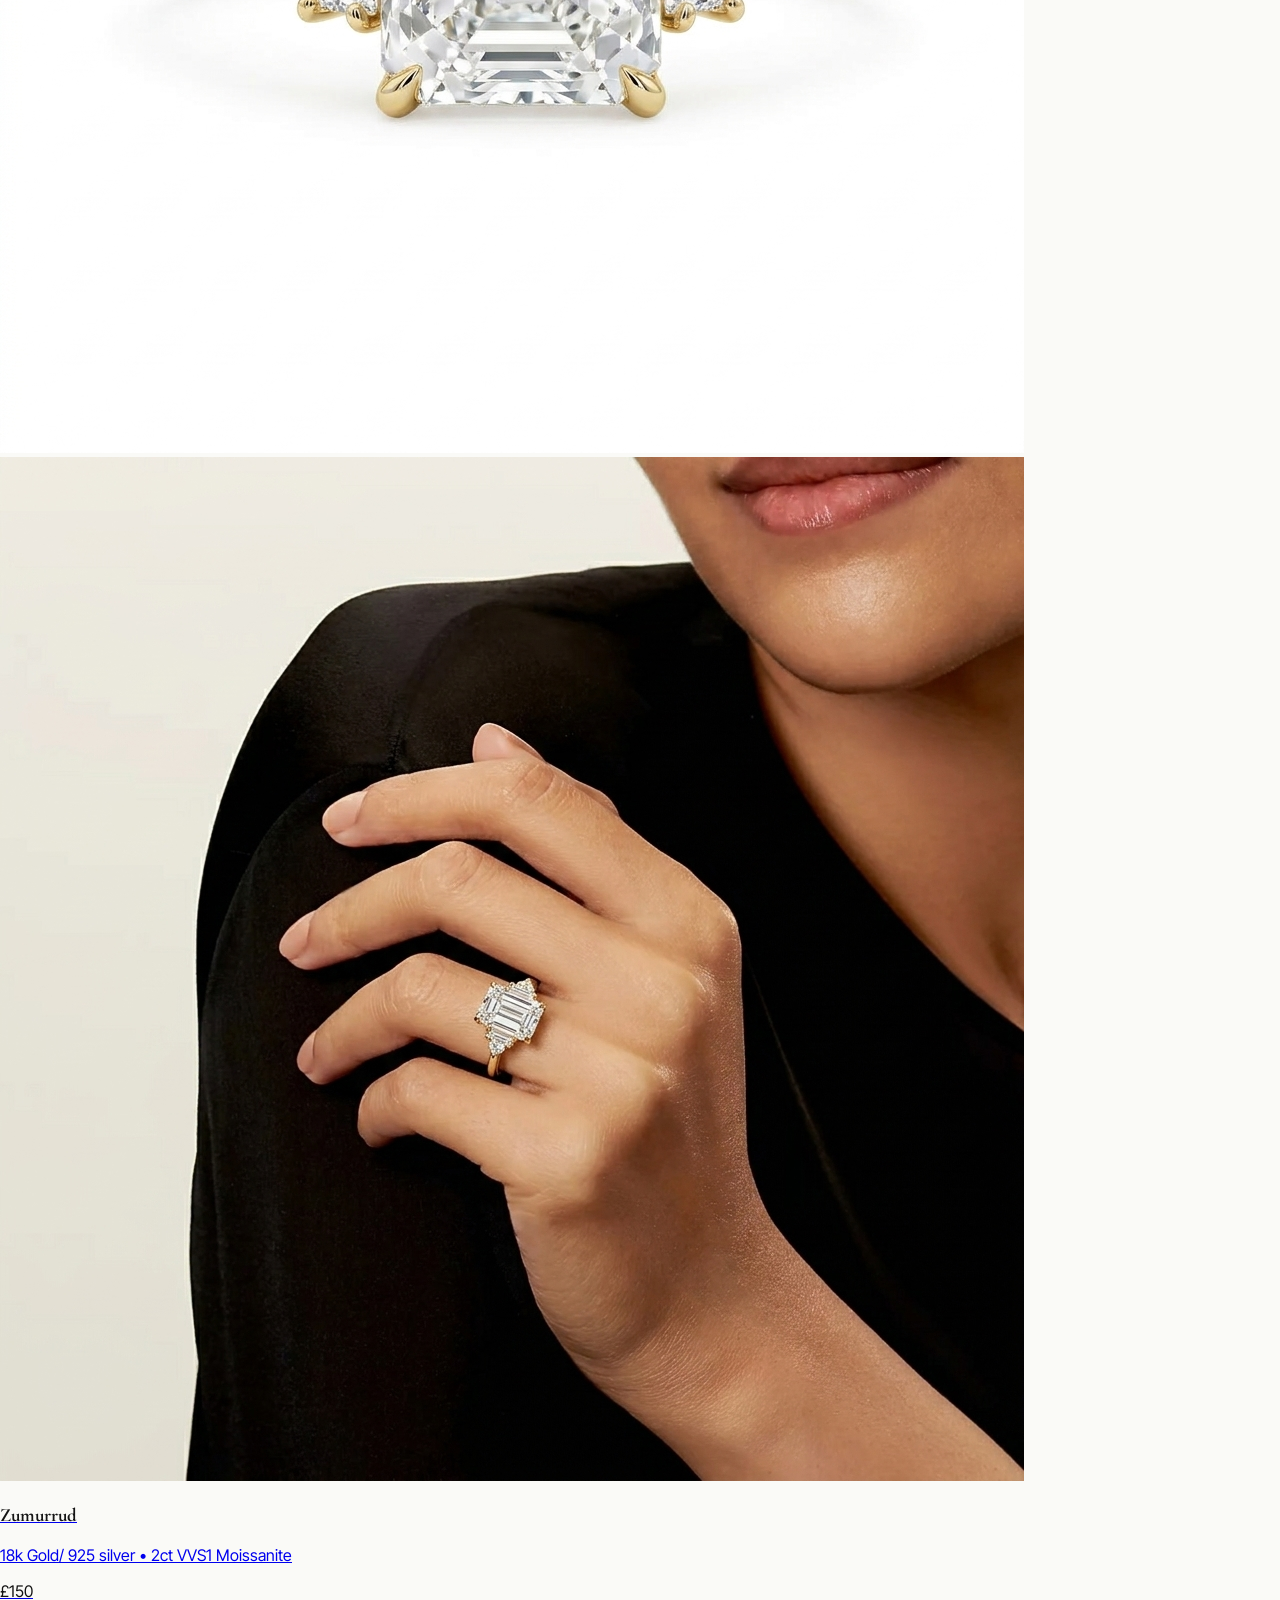
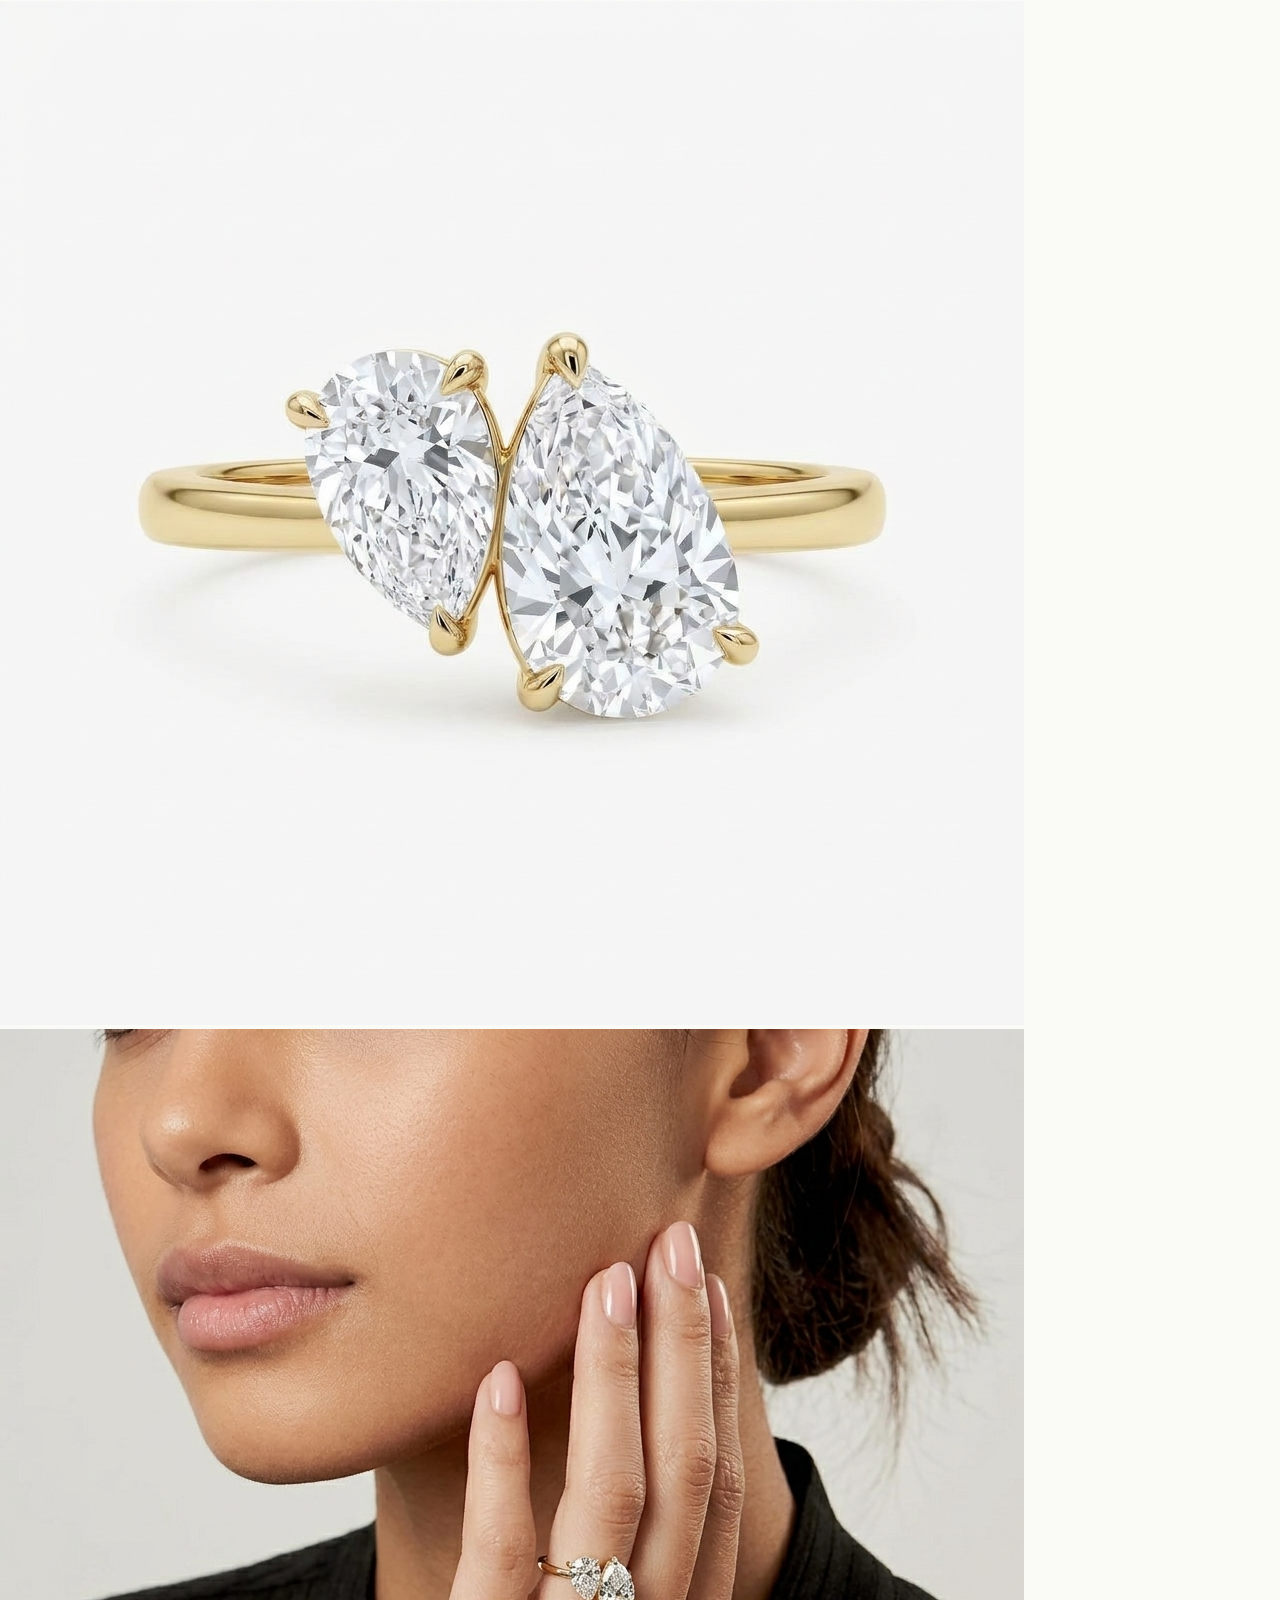
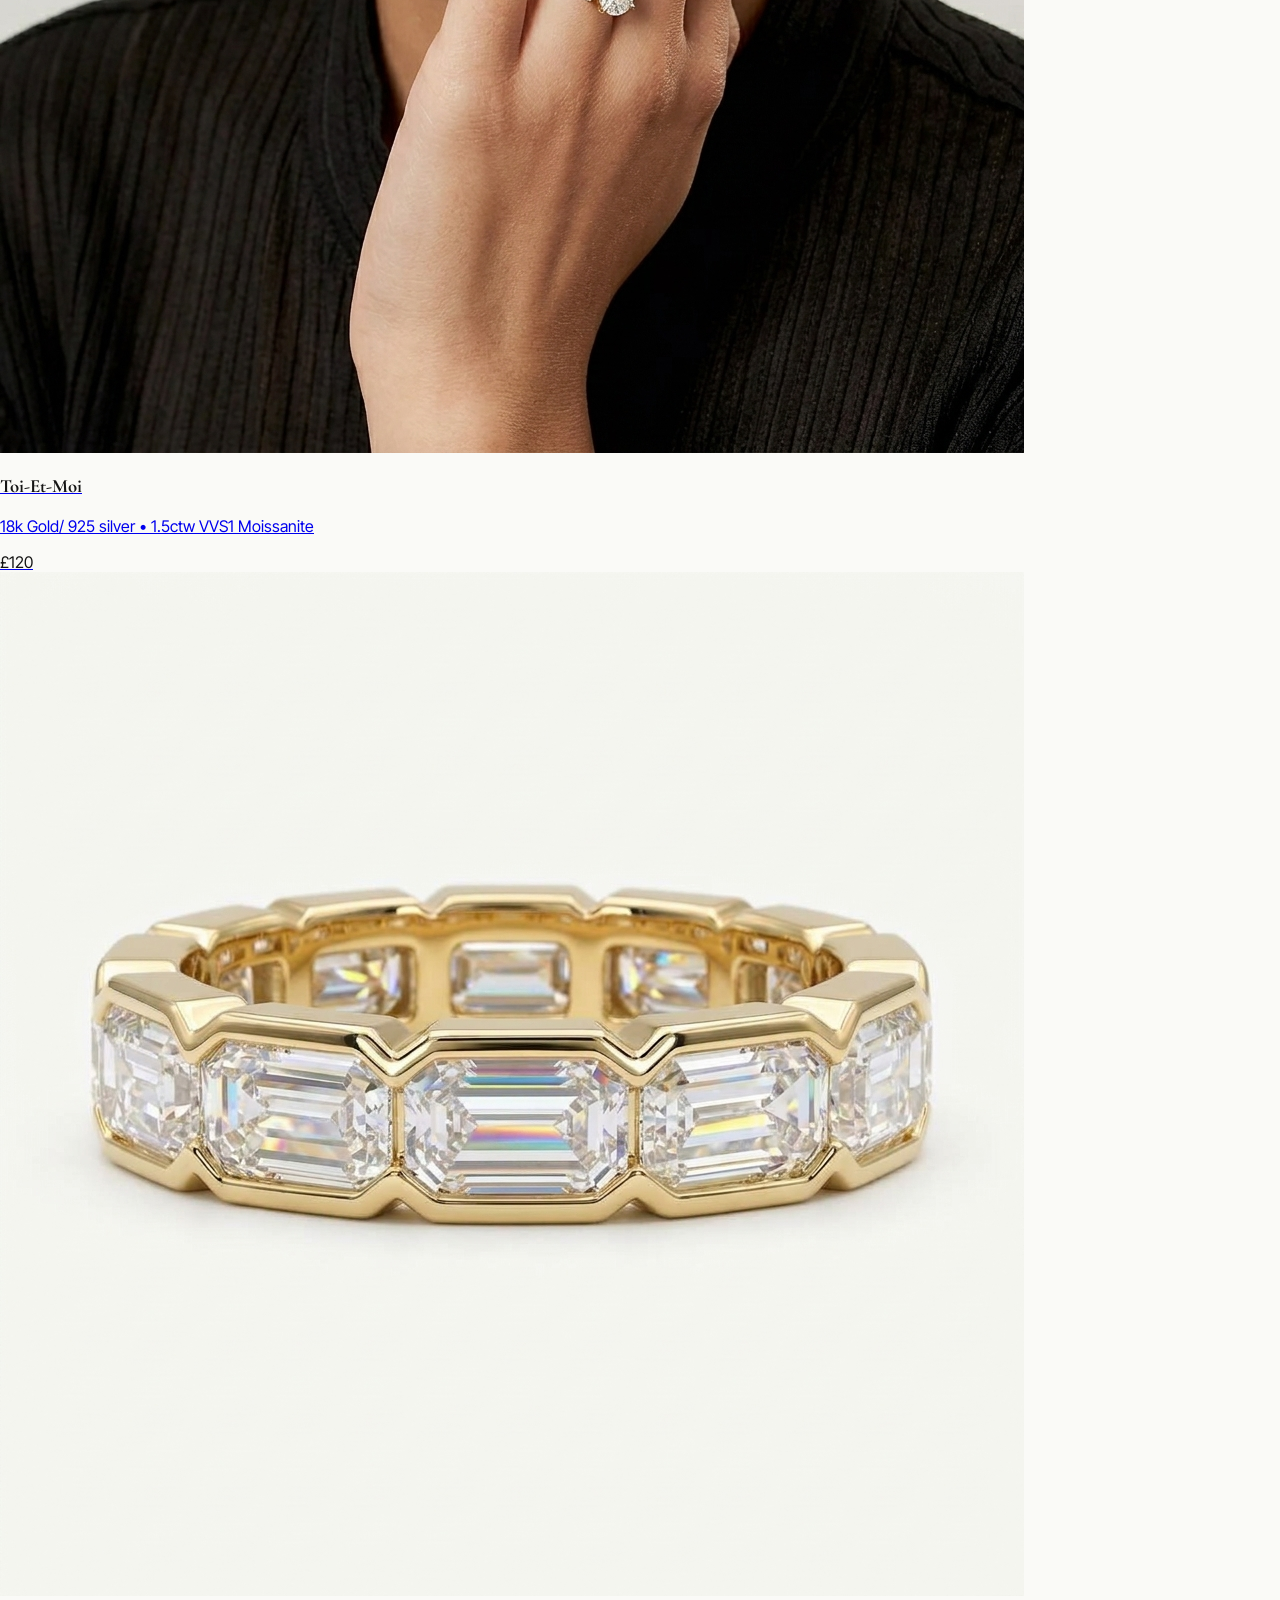
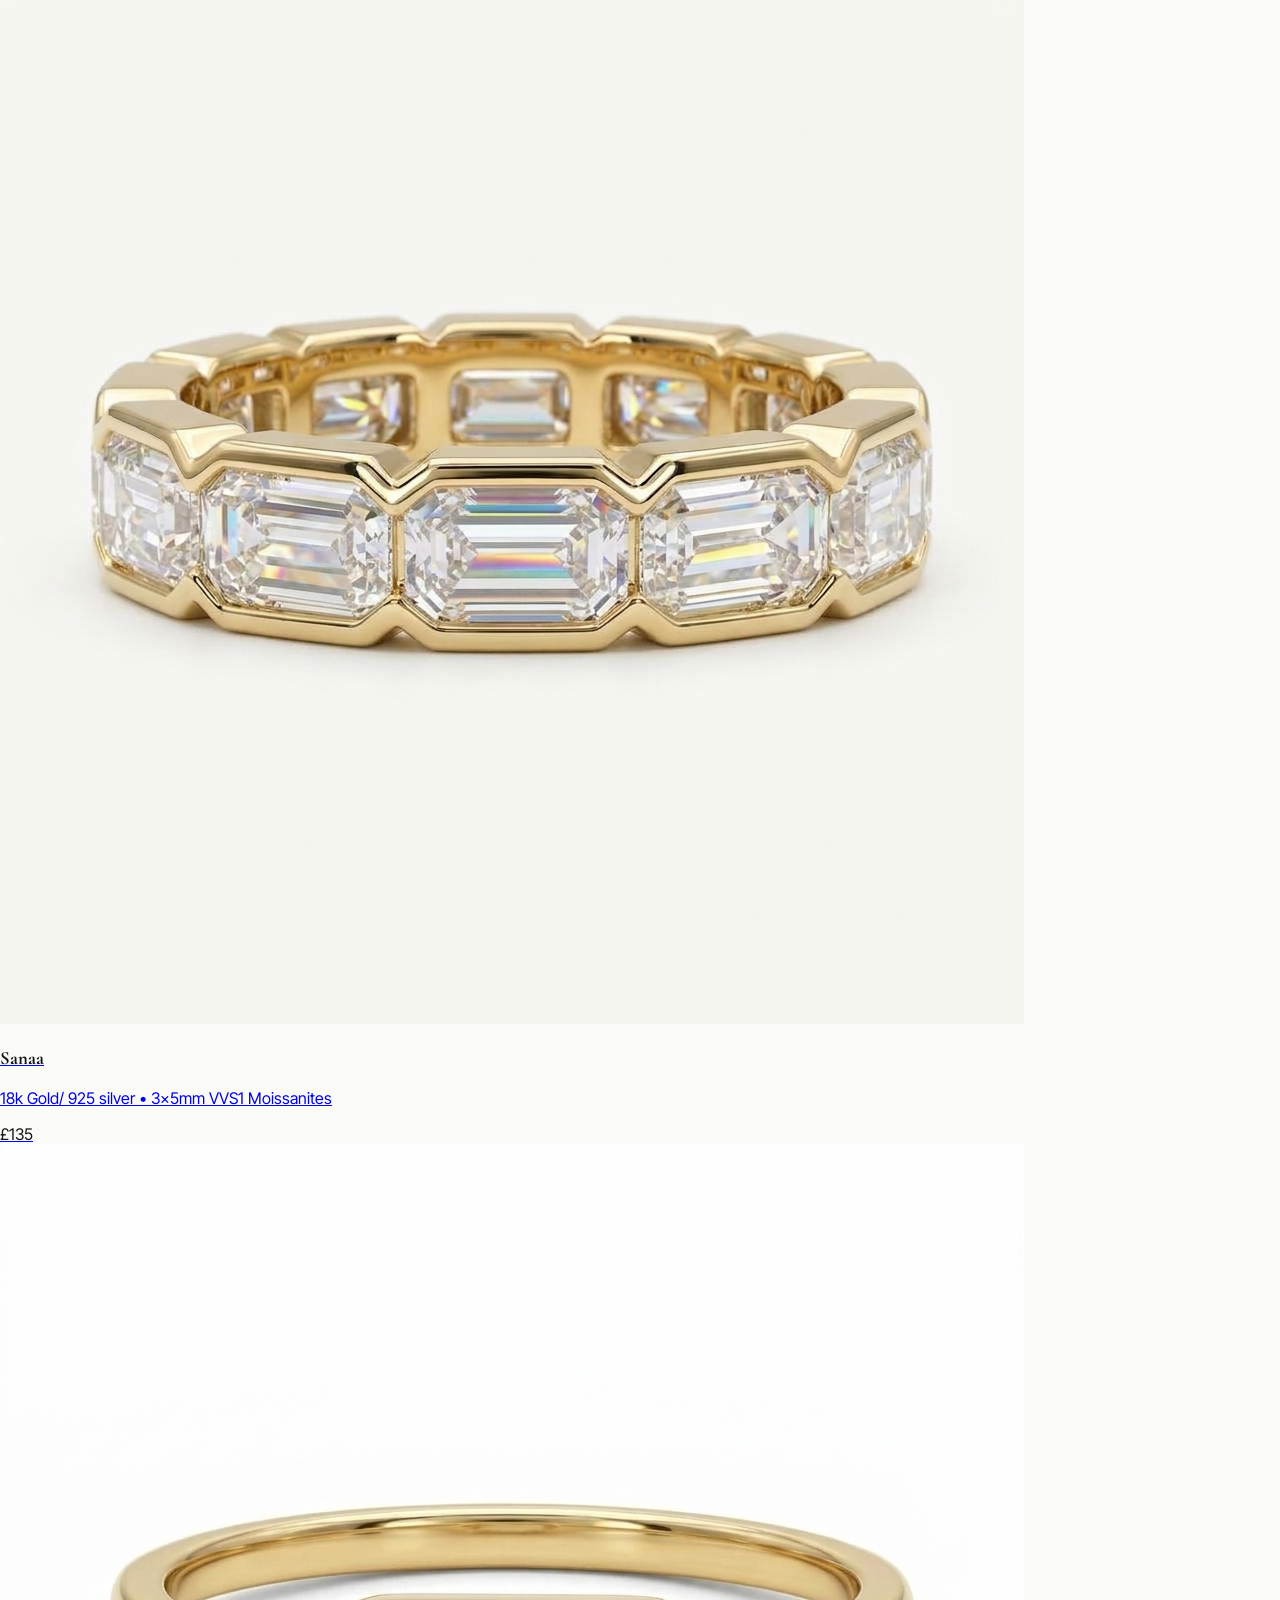
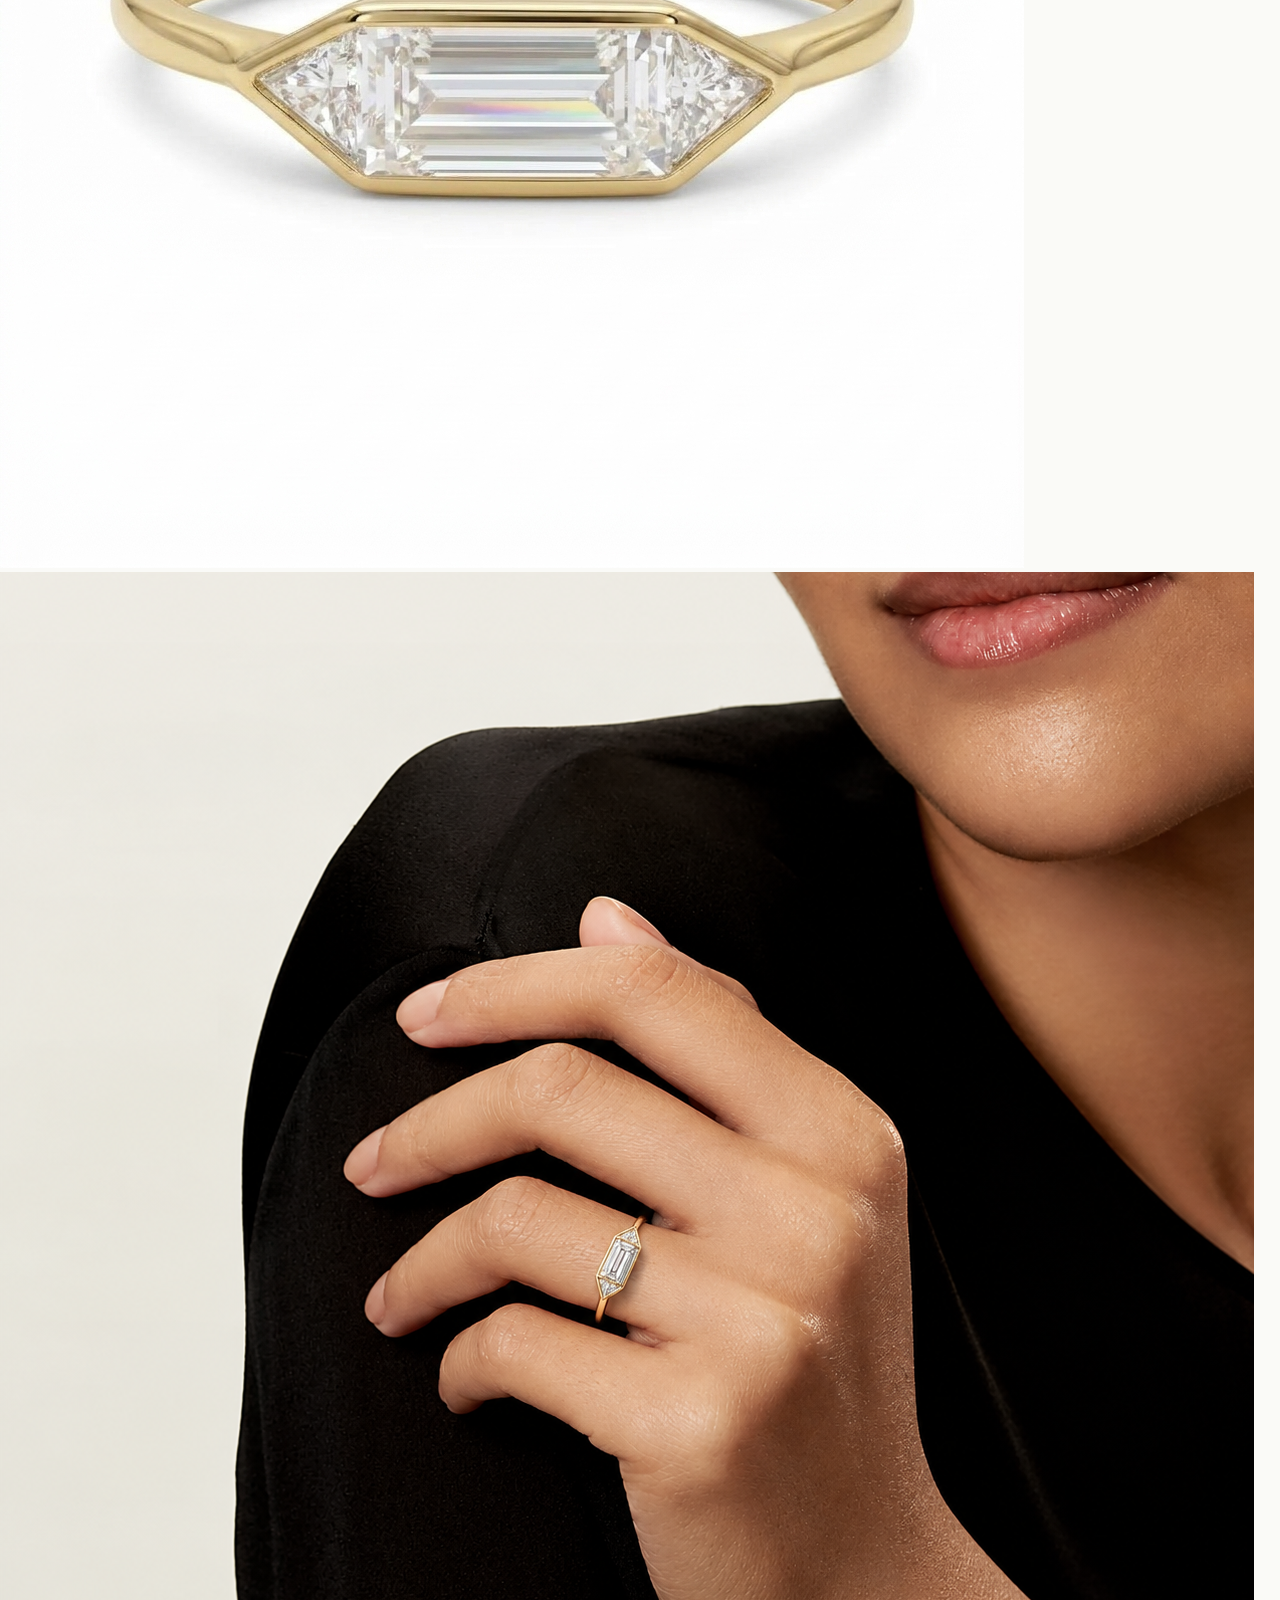
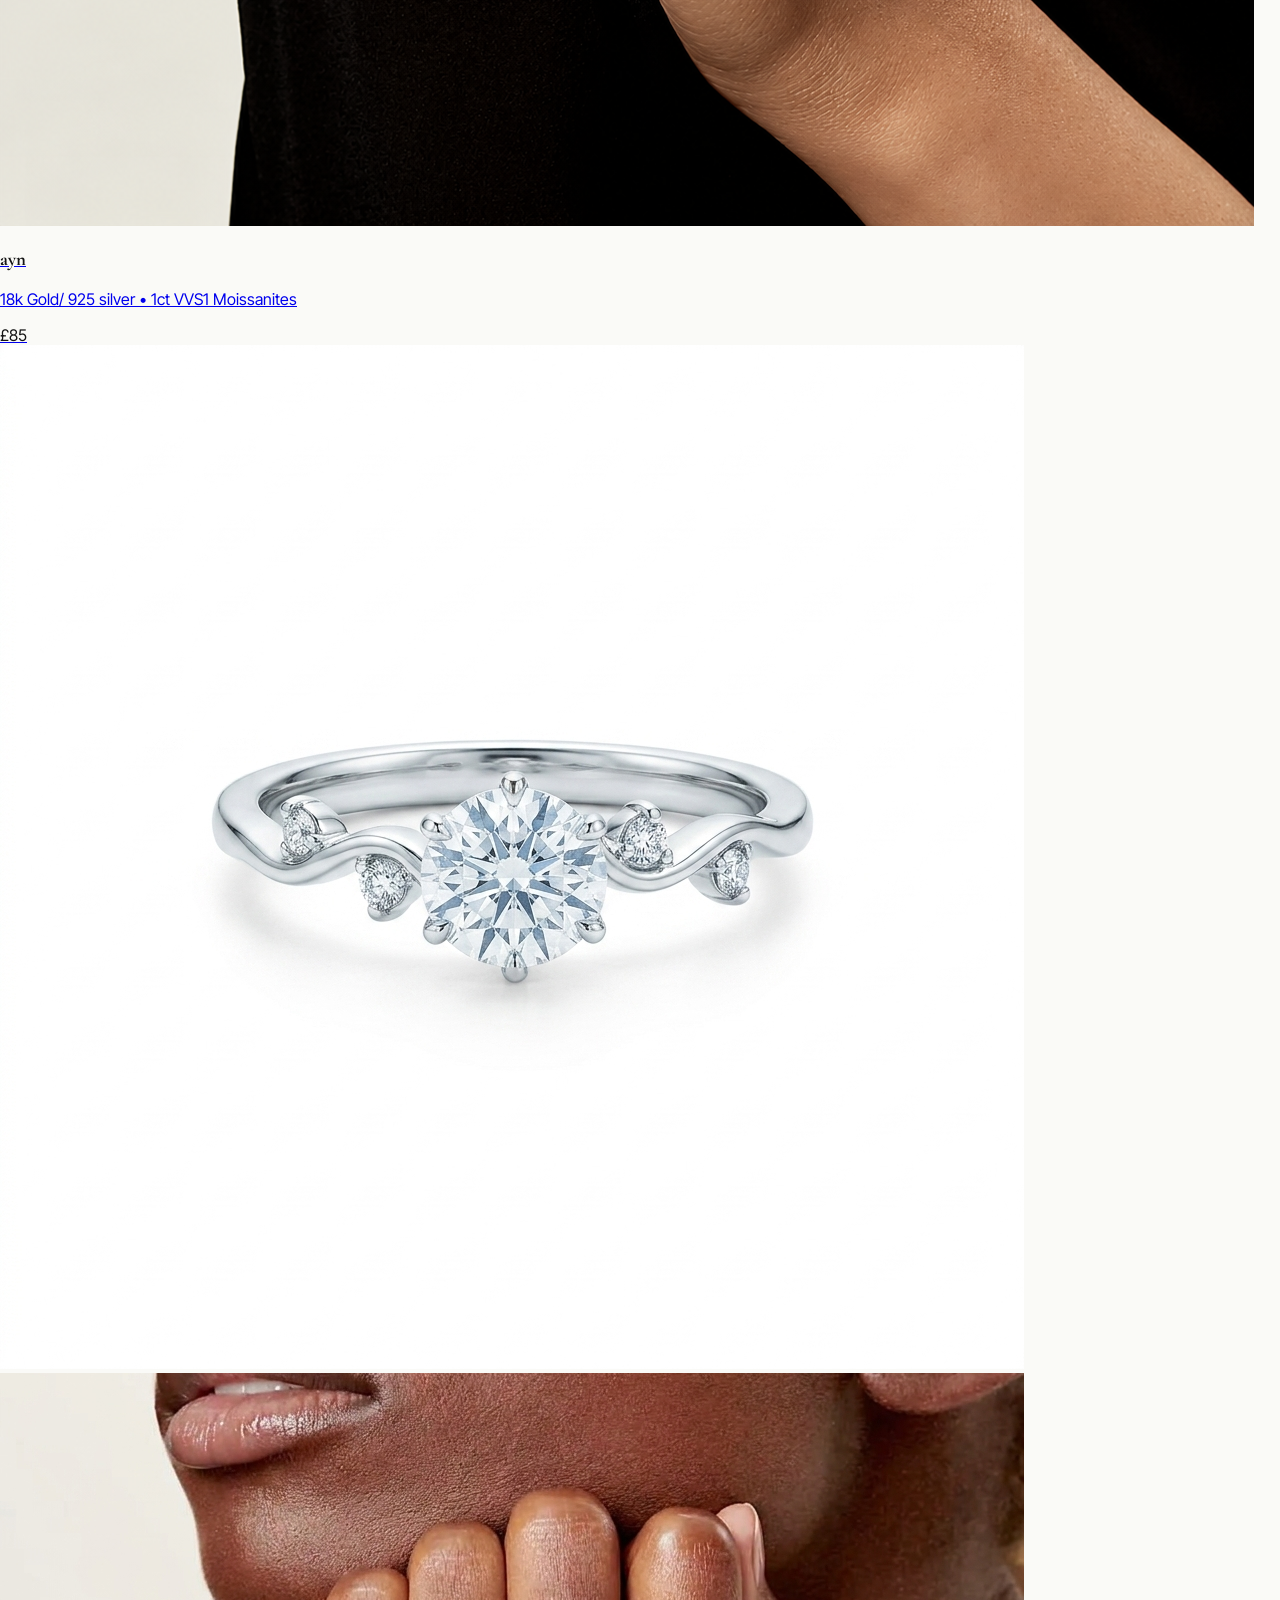
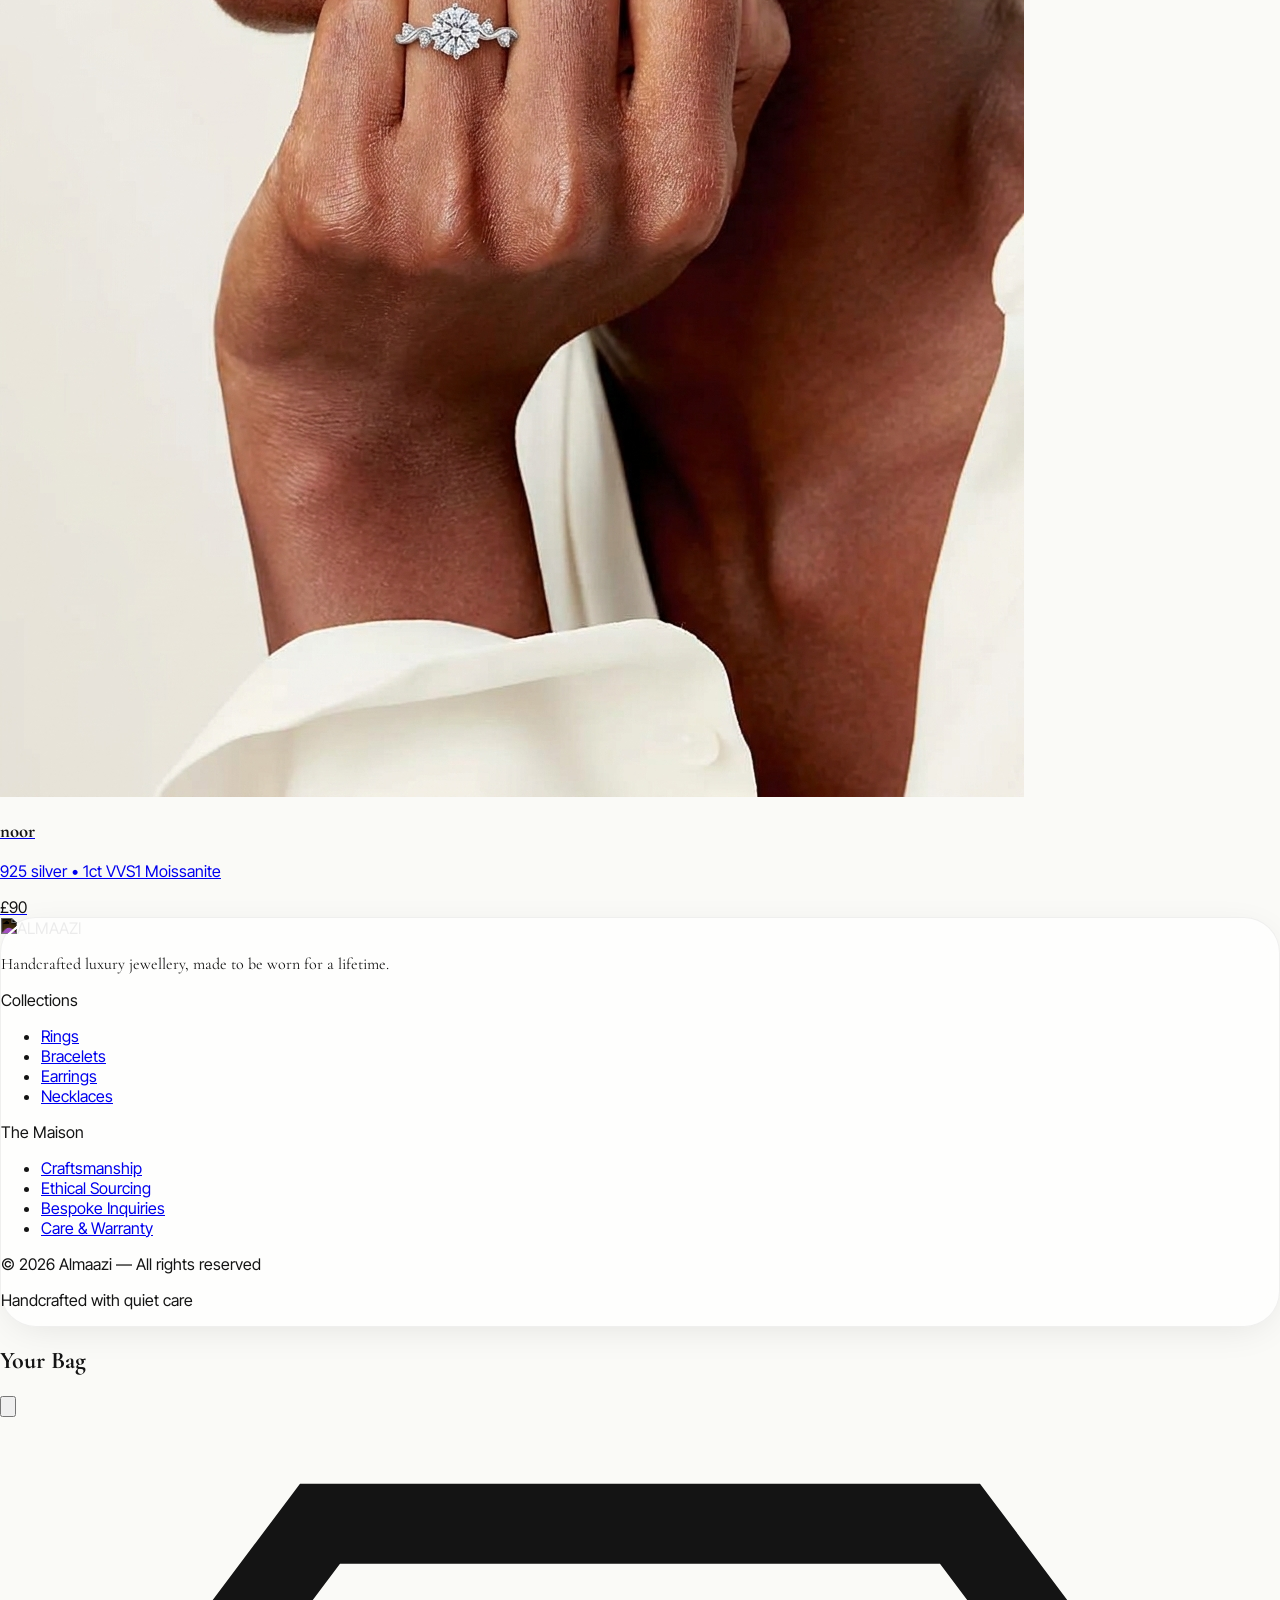
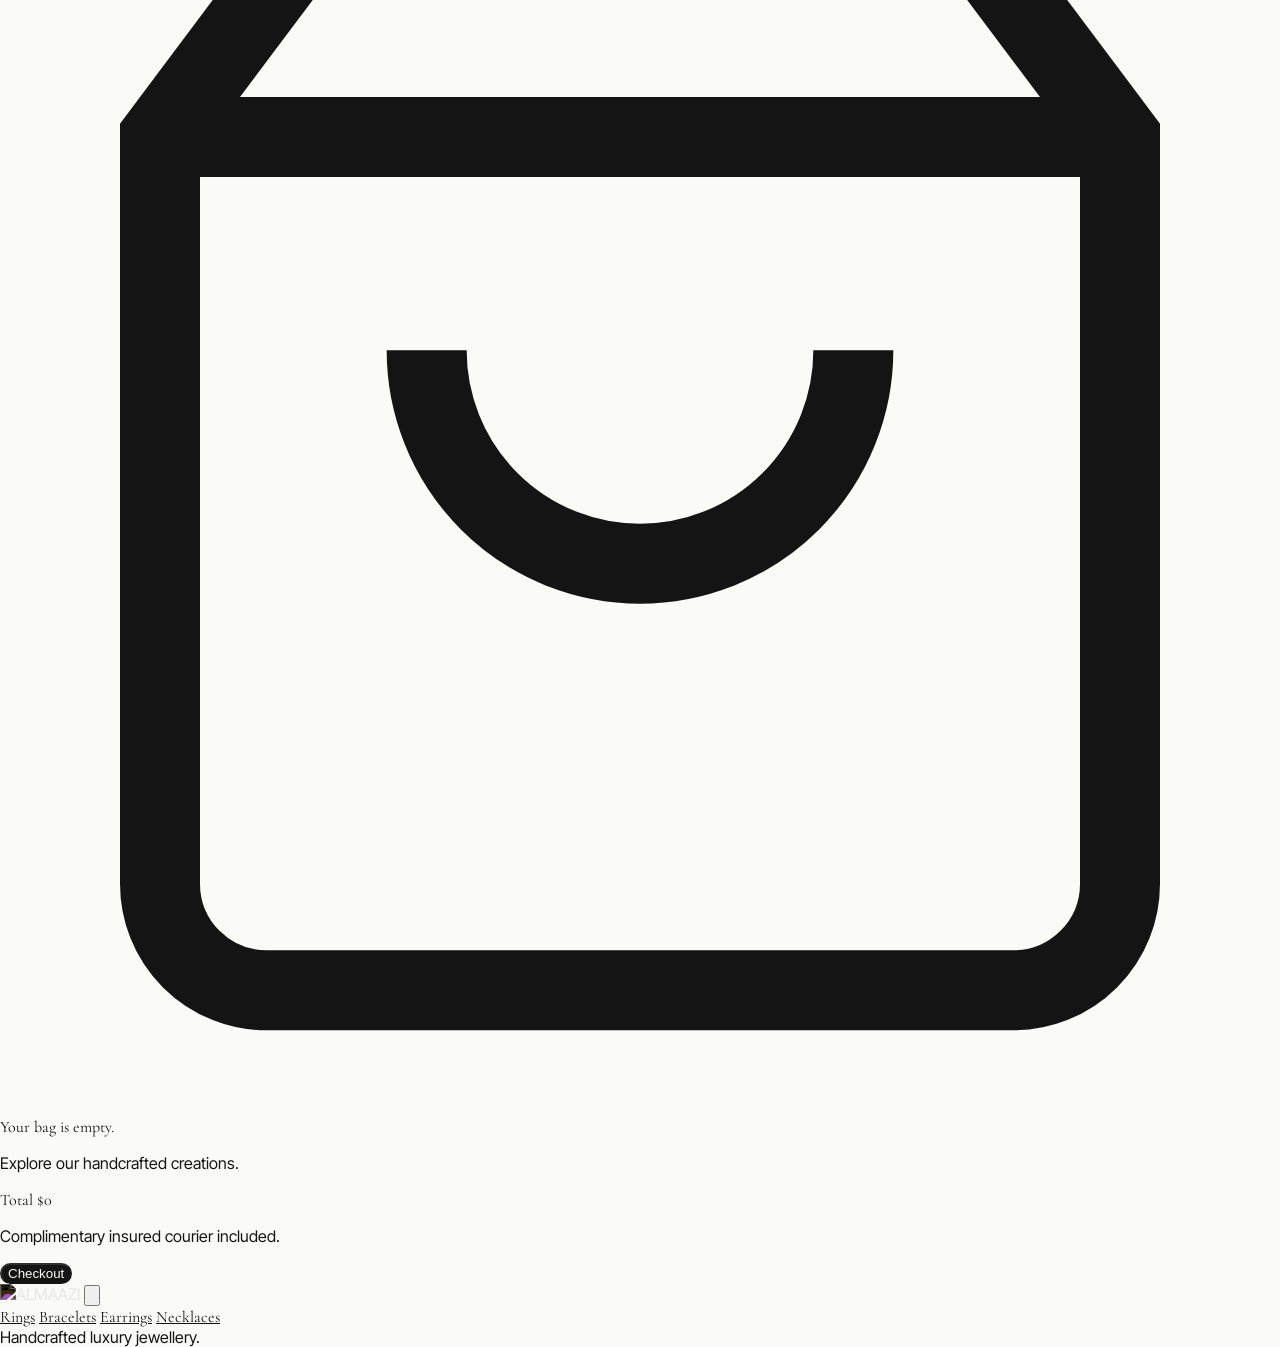
==== commit b2f61fa4: "Fix alabaster color value in Tailwind config" ====
--- a/collection.html
+++ b/collection.html
@@ -20,7 +20,7 @@
       theme: {
         extend: {
           colors: {
-            alabaster: '#fafaf7',
+            alabaster: '#fffff',
             obsidian: '#141414'
           },
           fontFamily: {
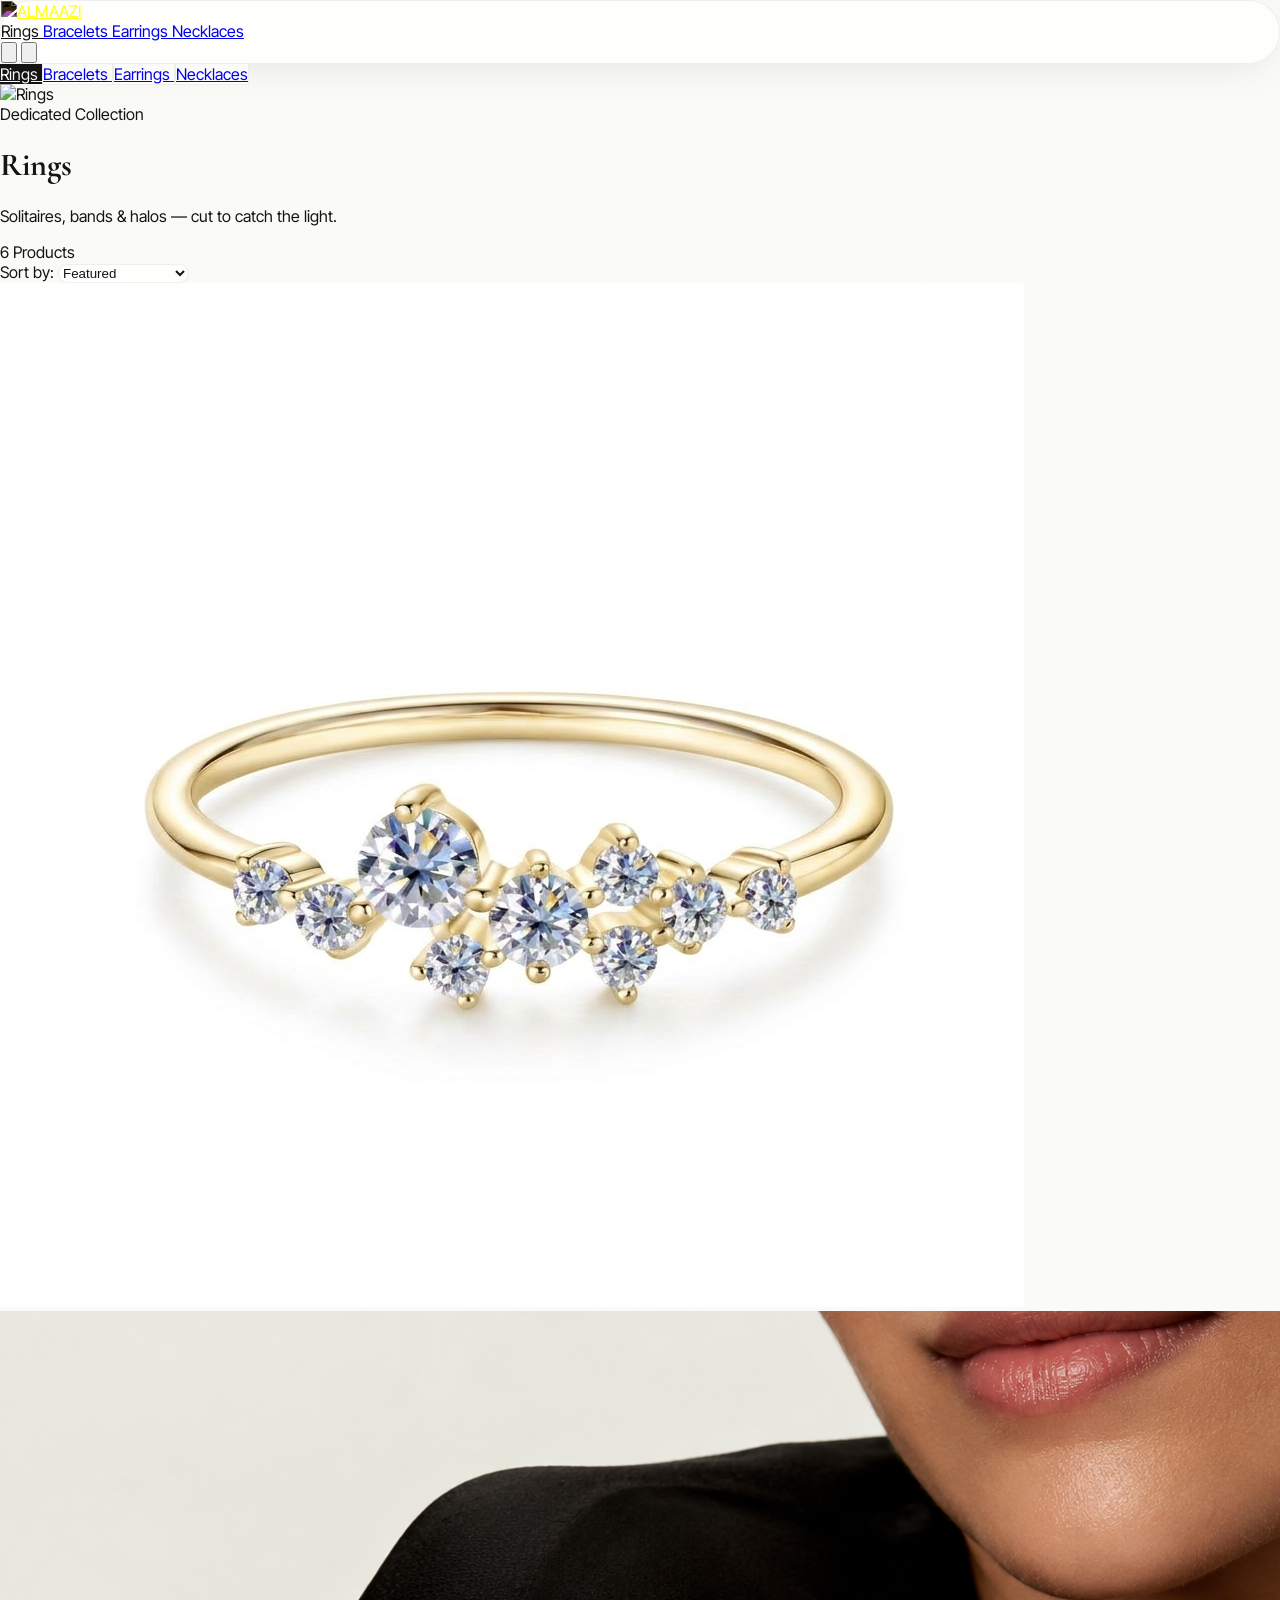
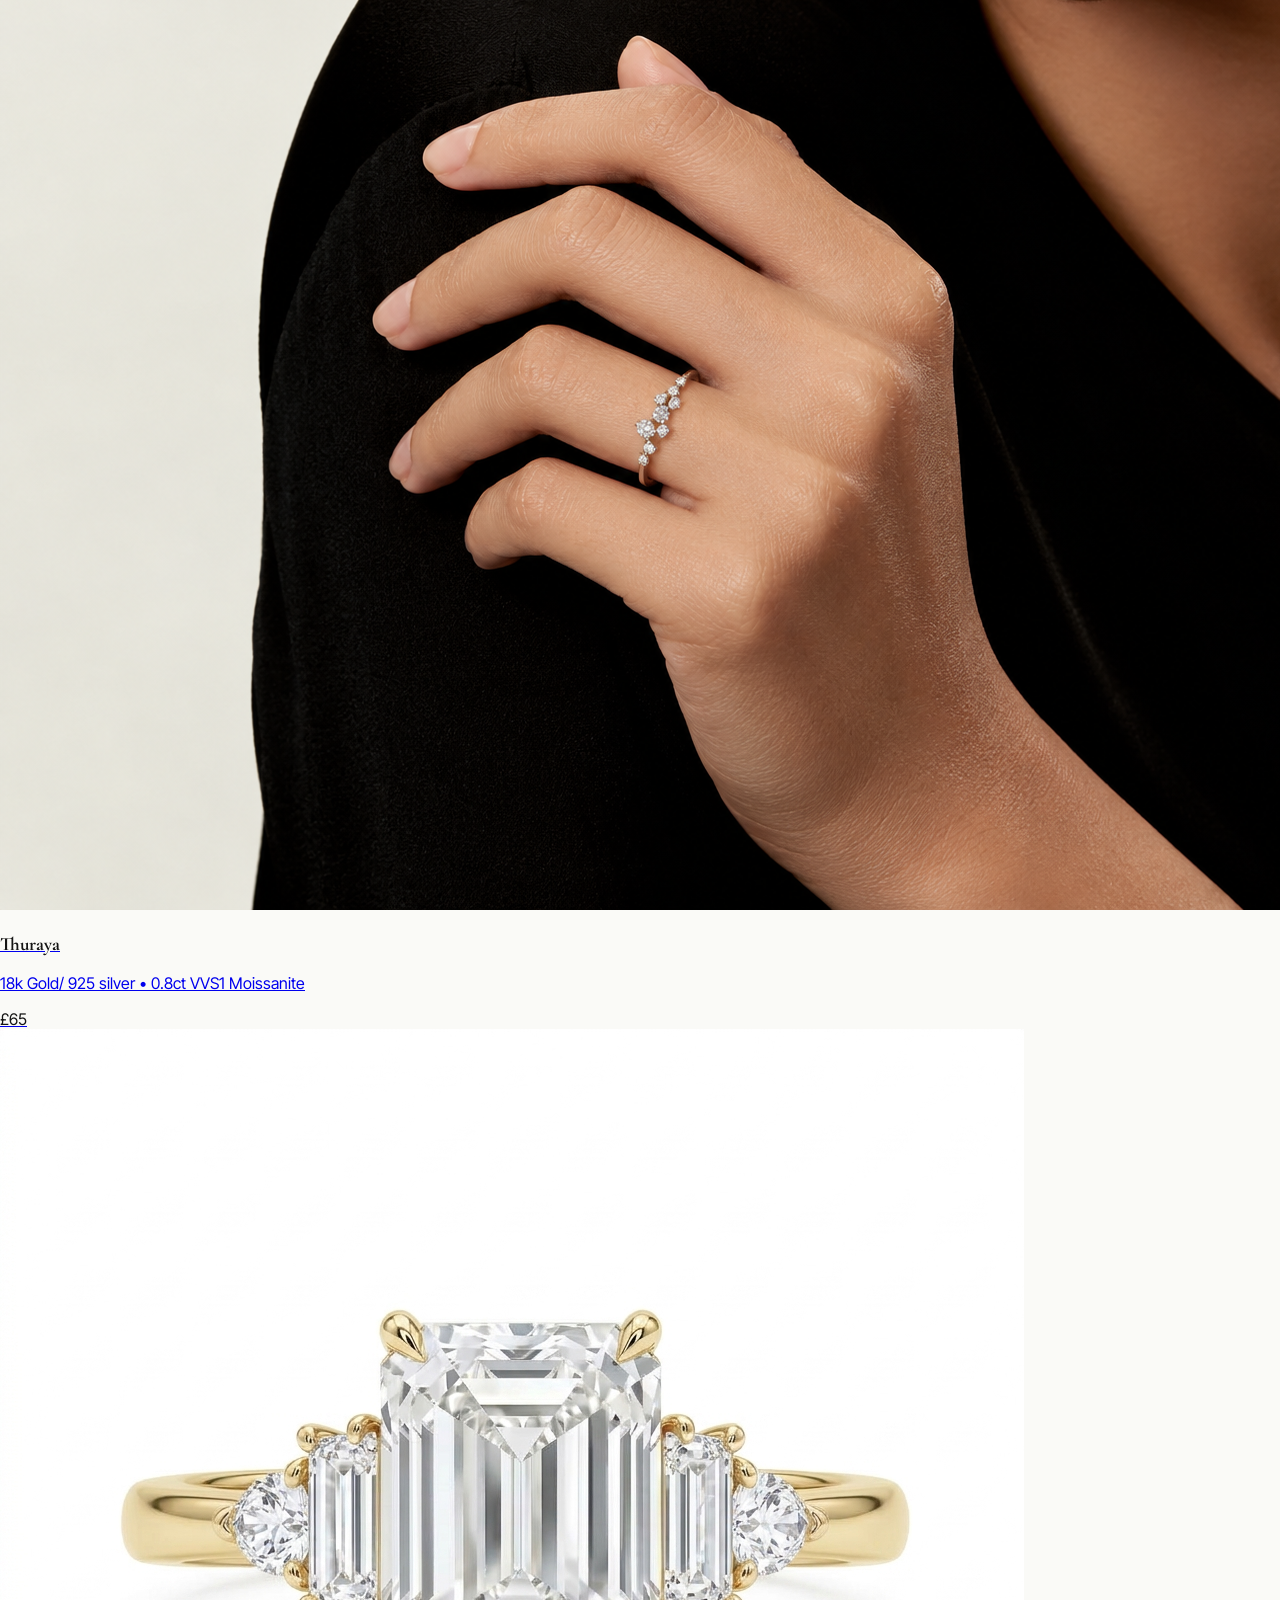
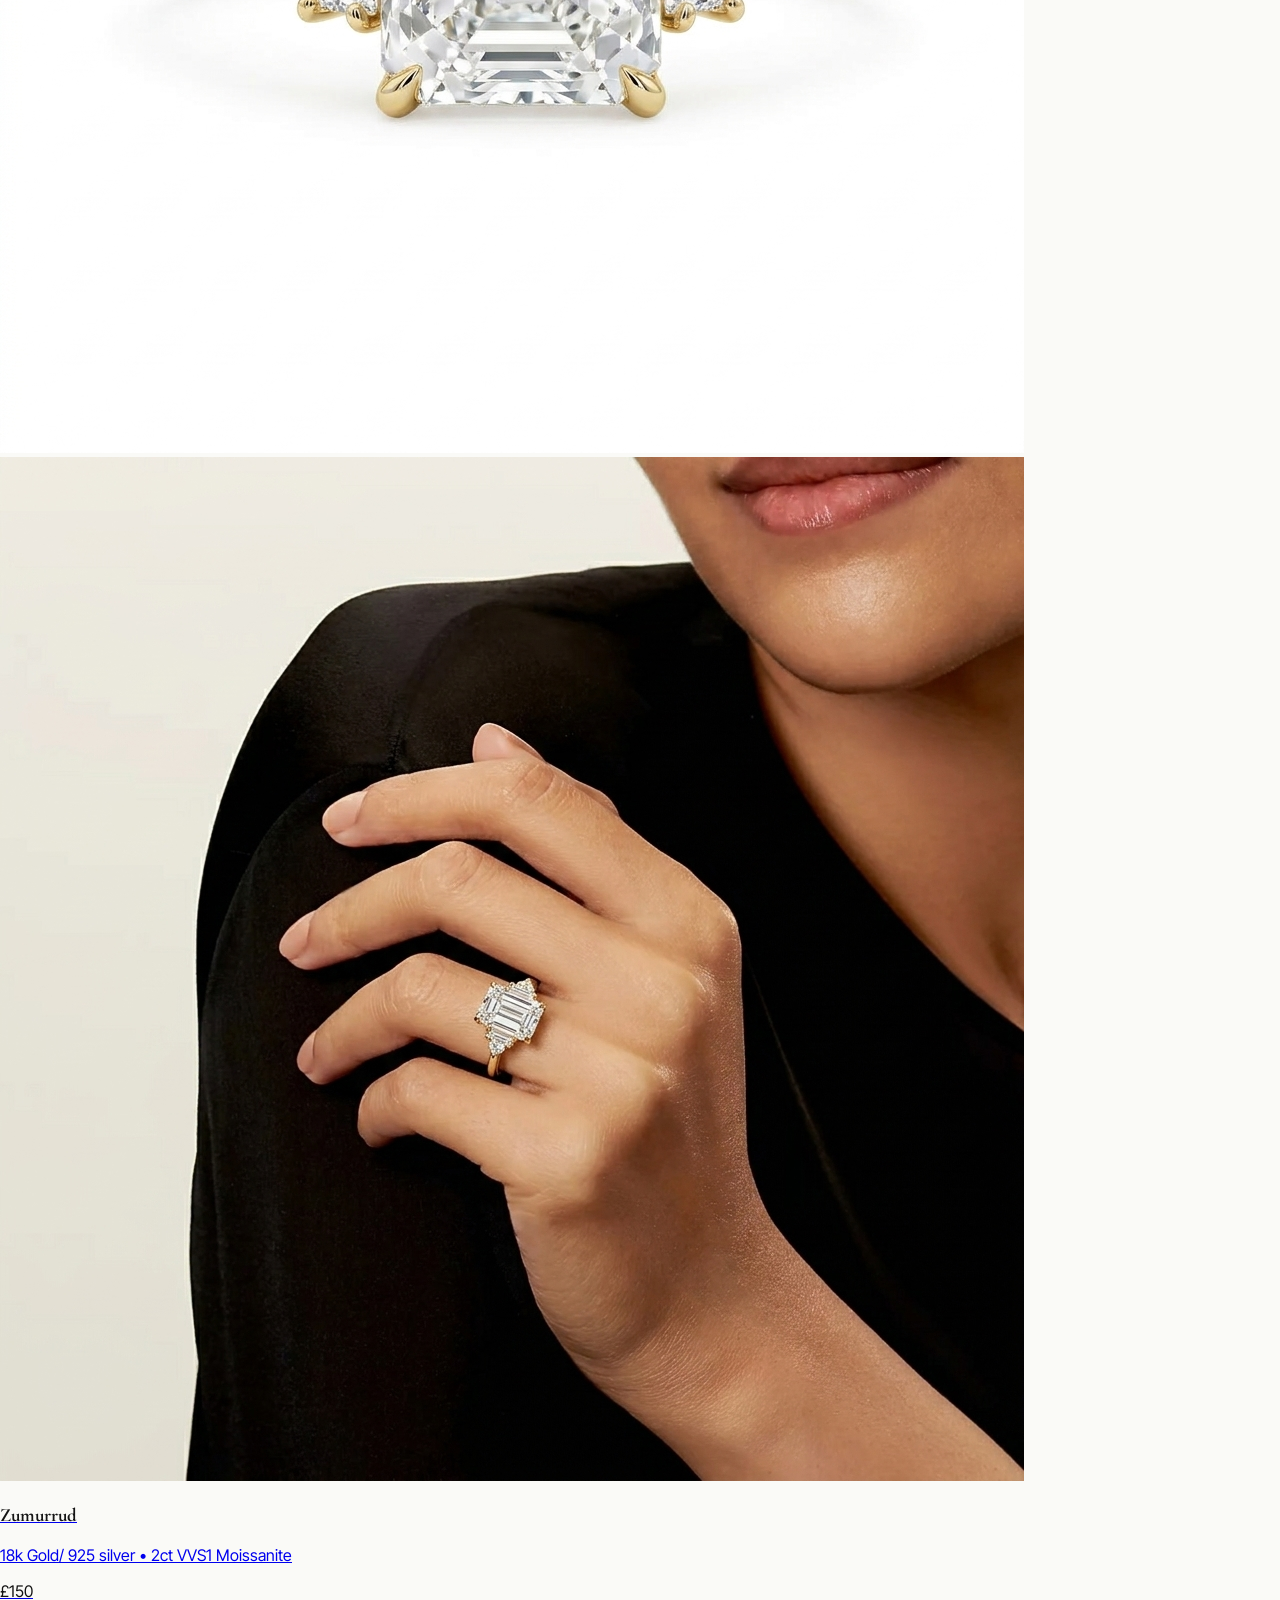
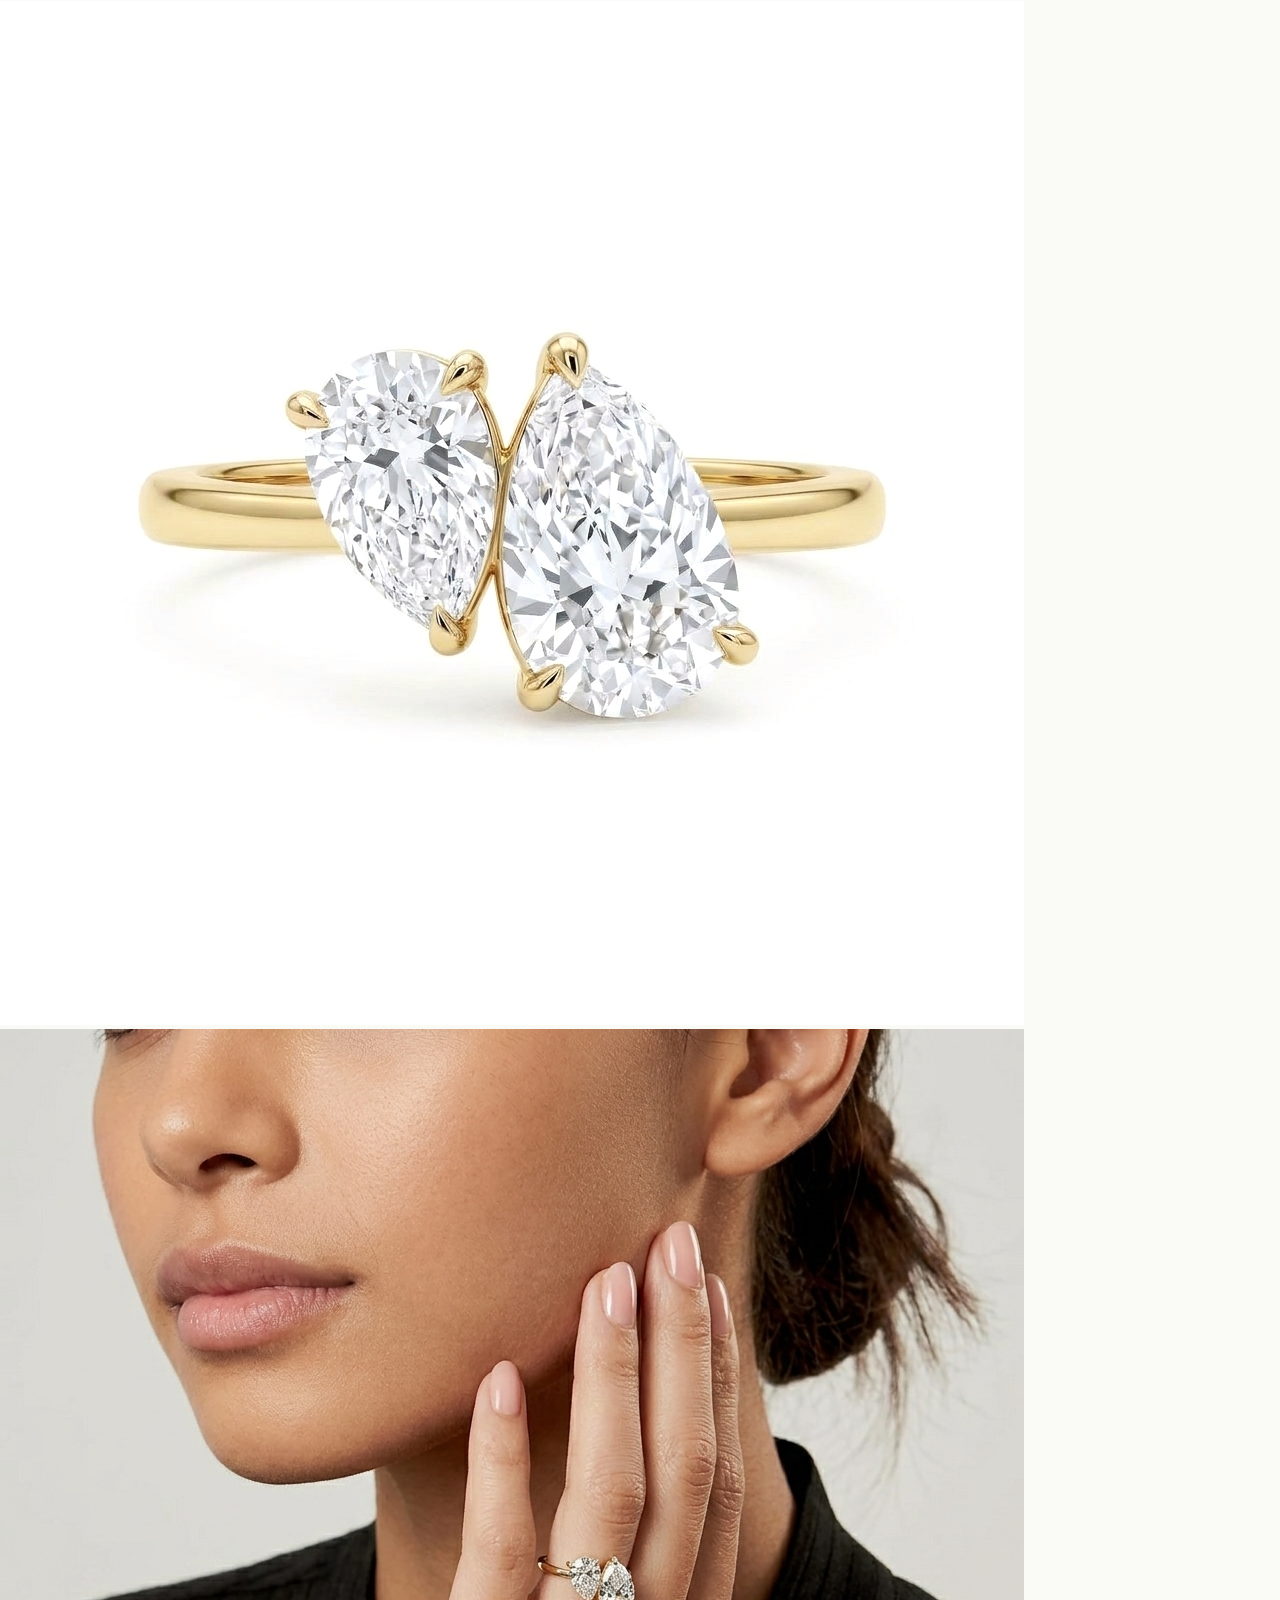
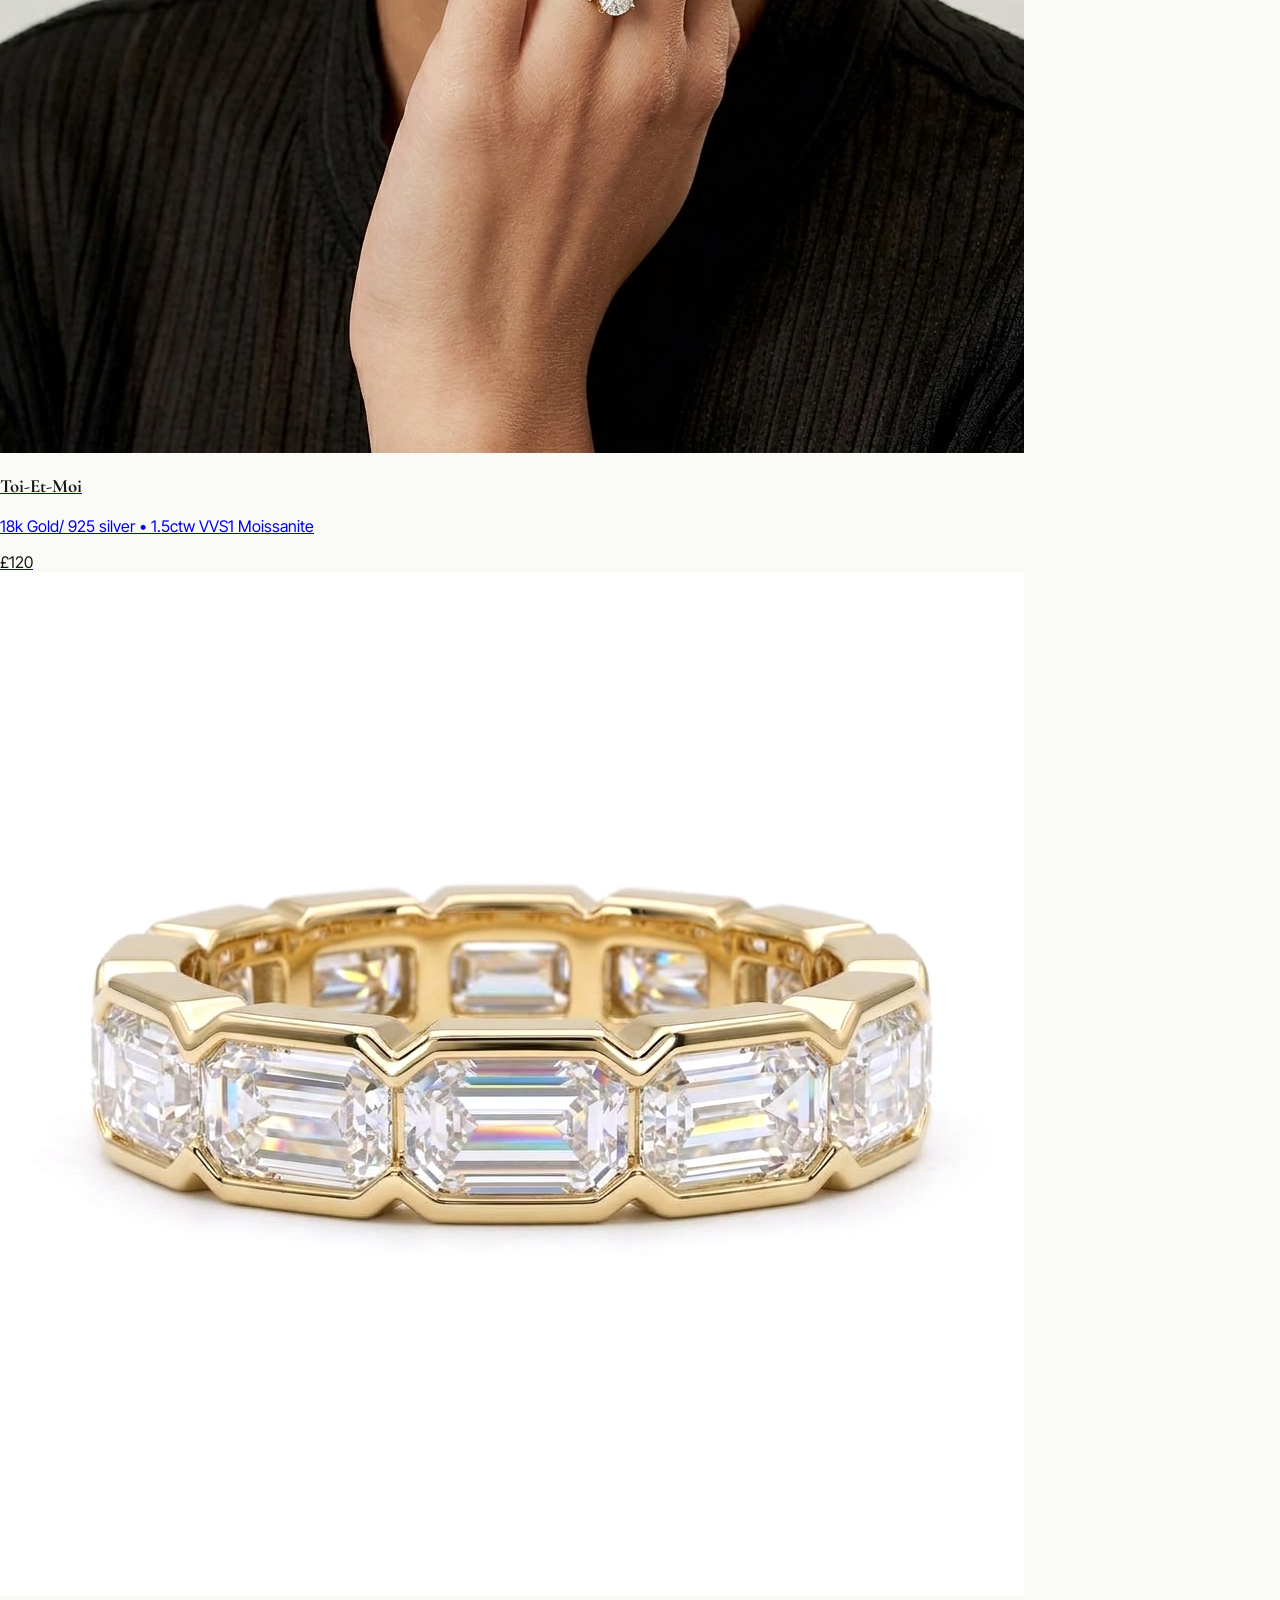
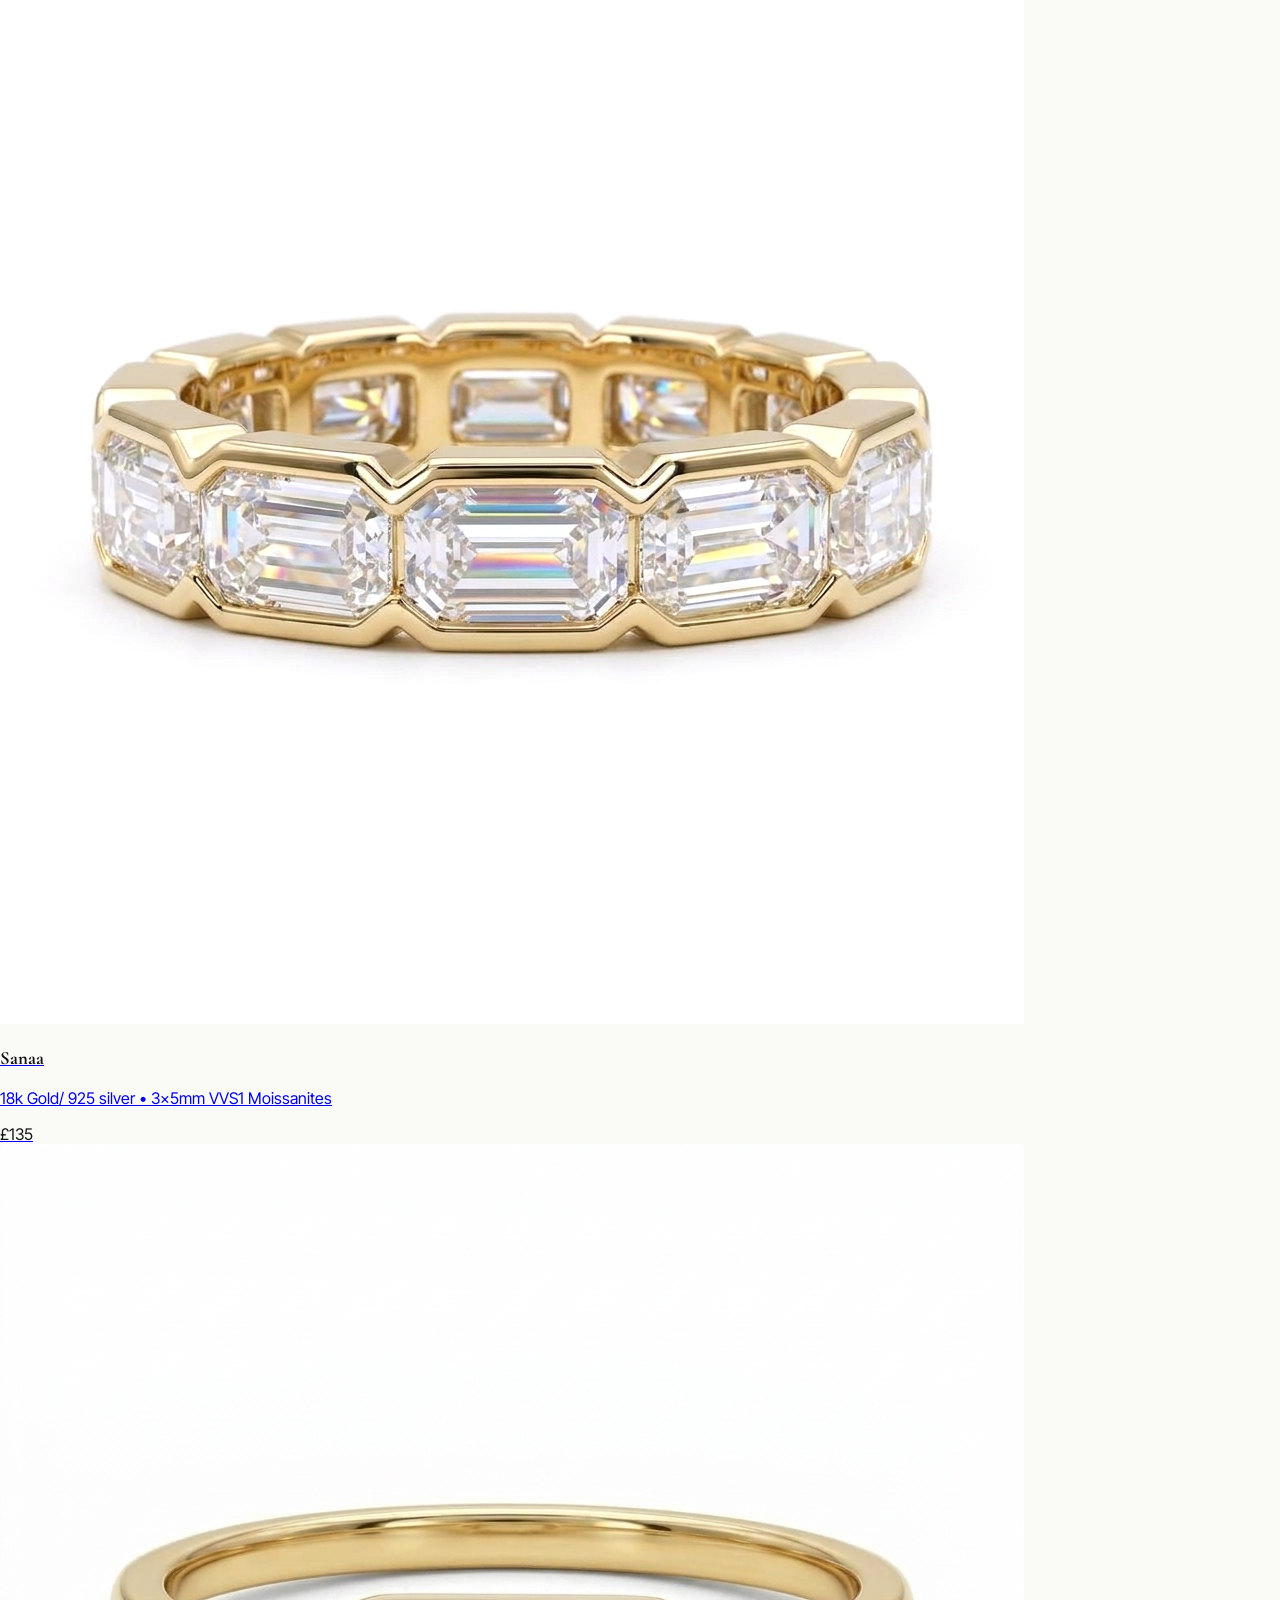
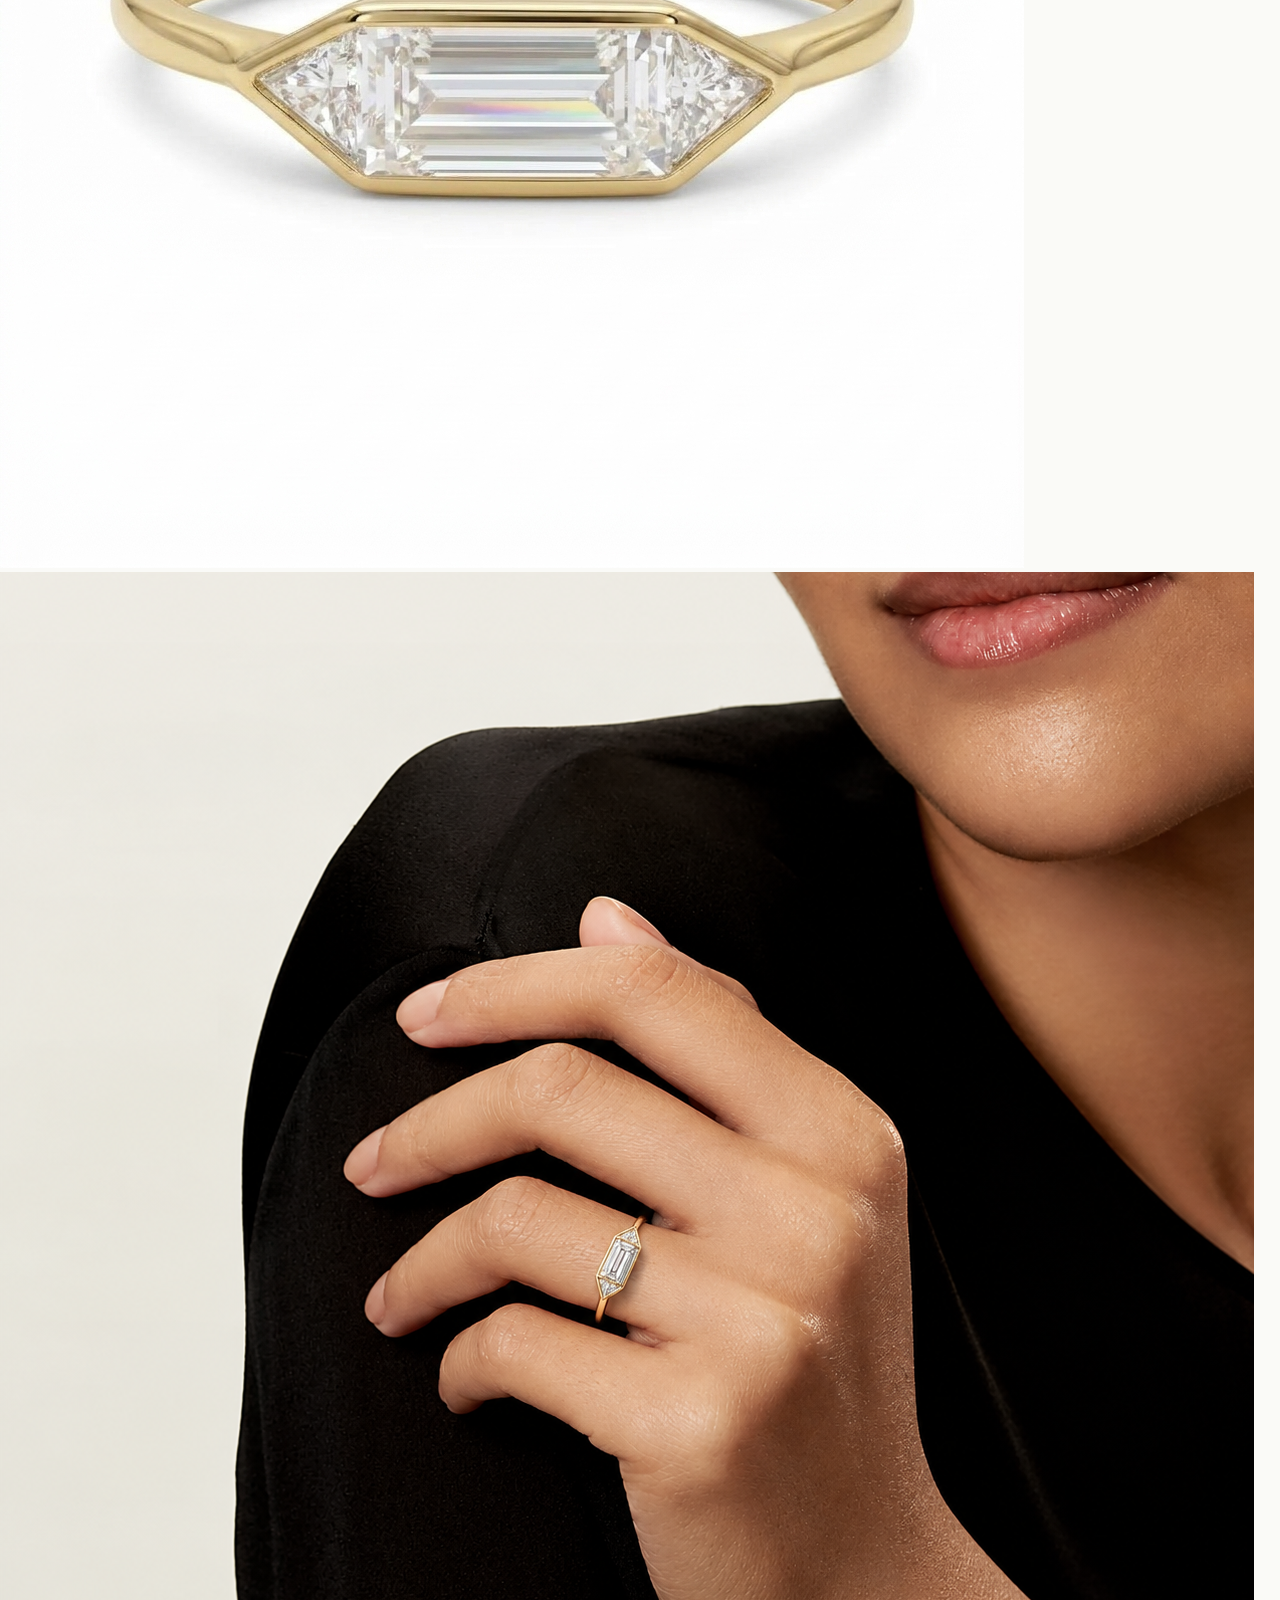
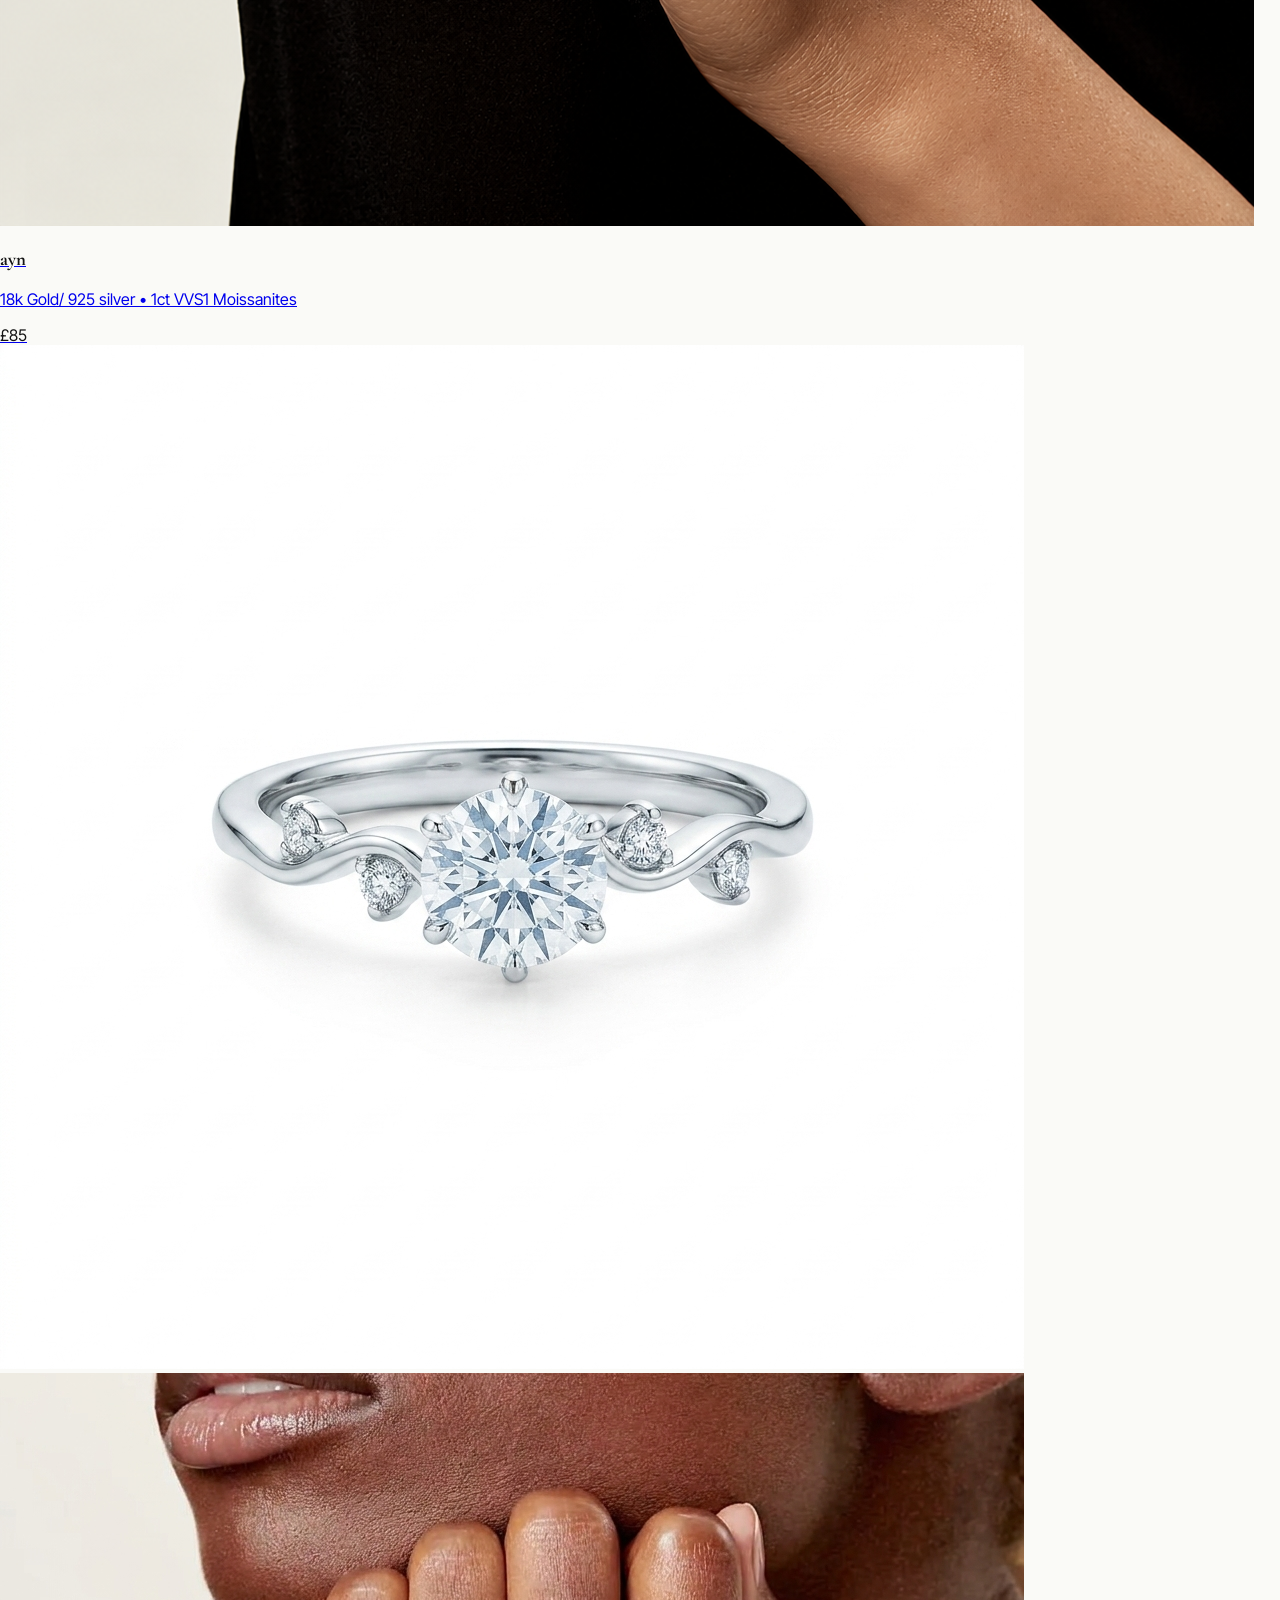
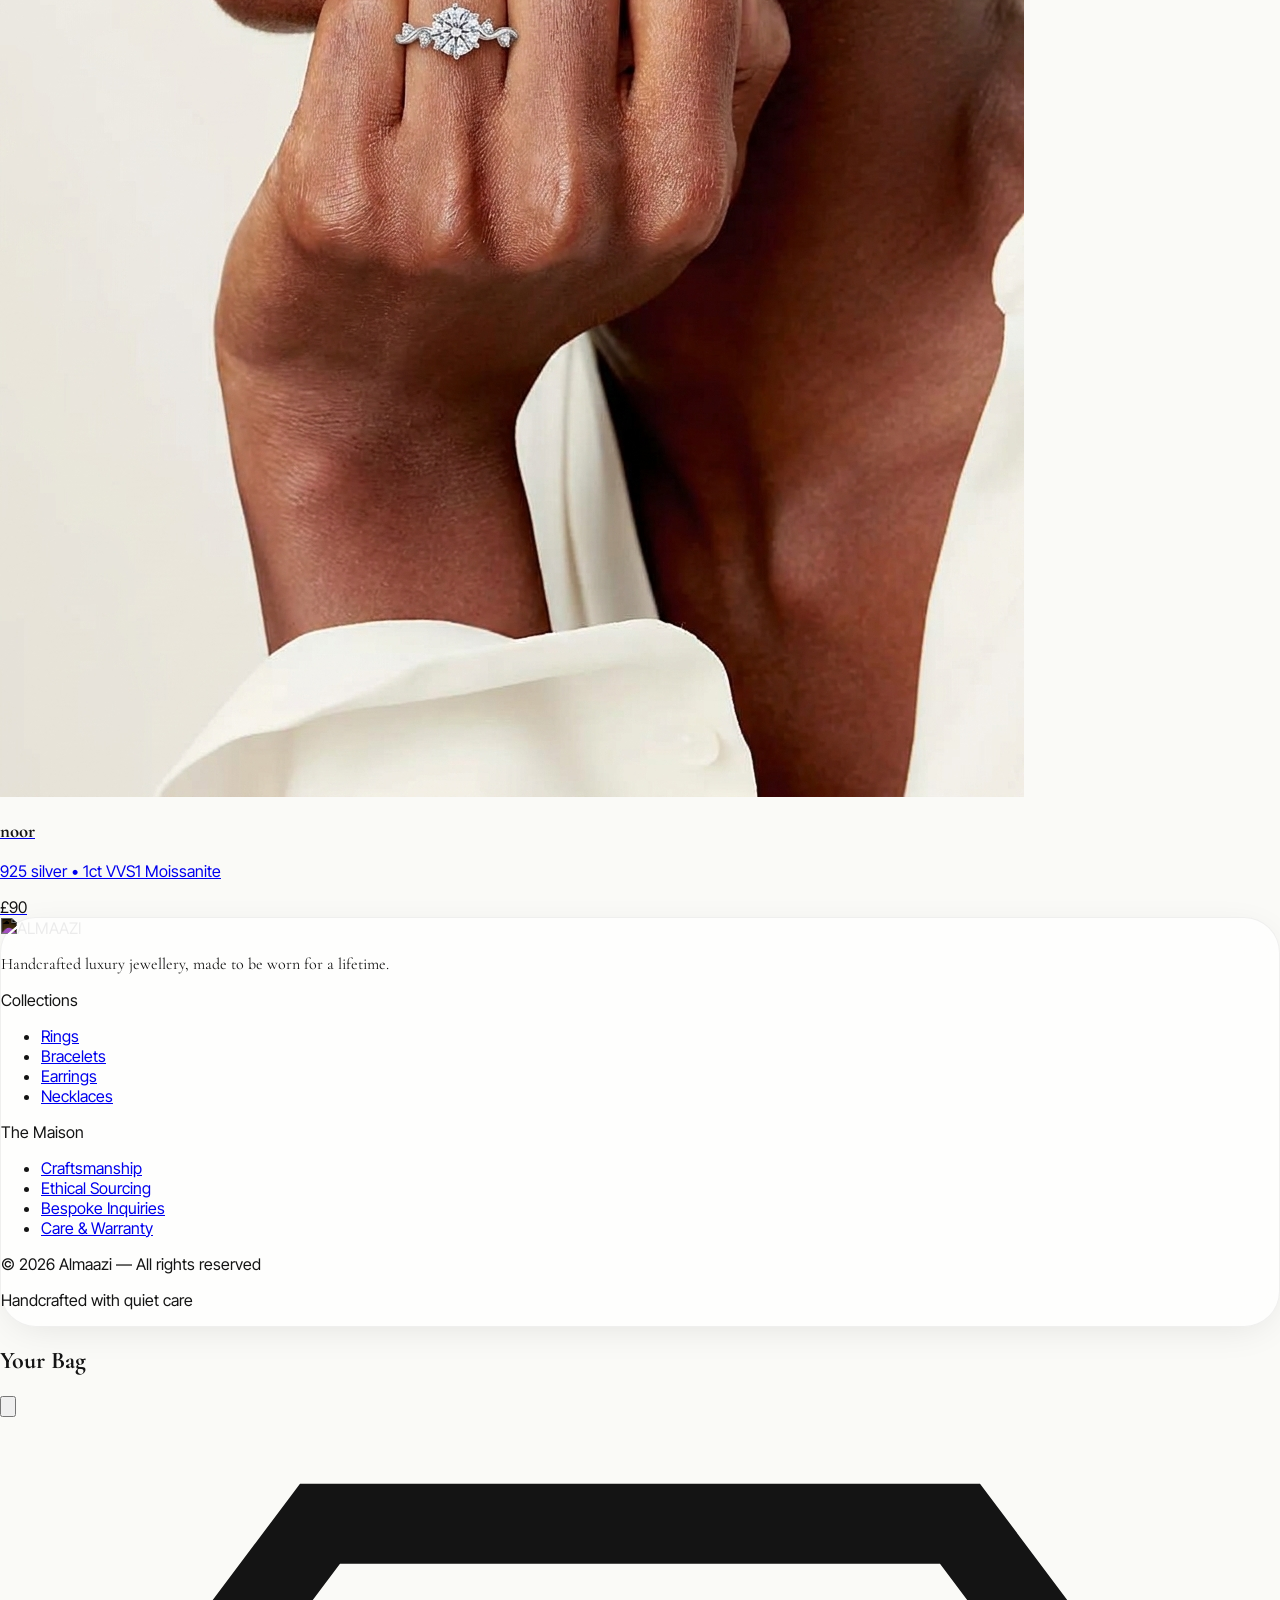
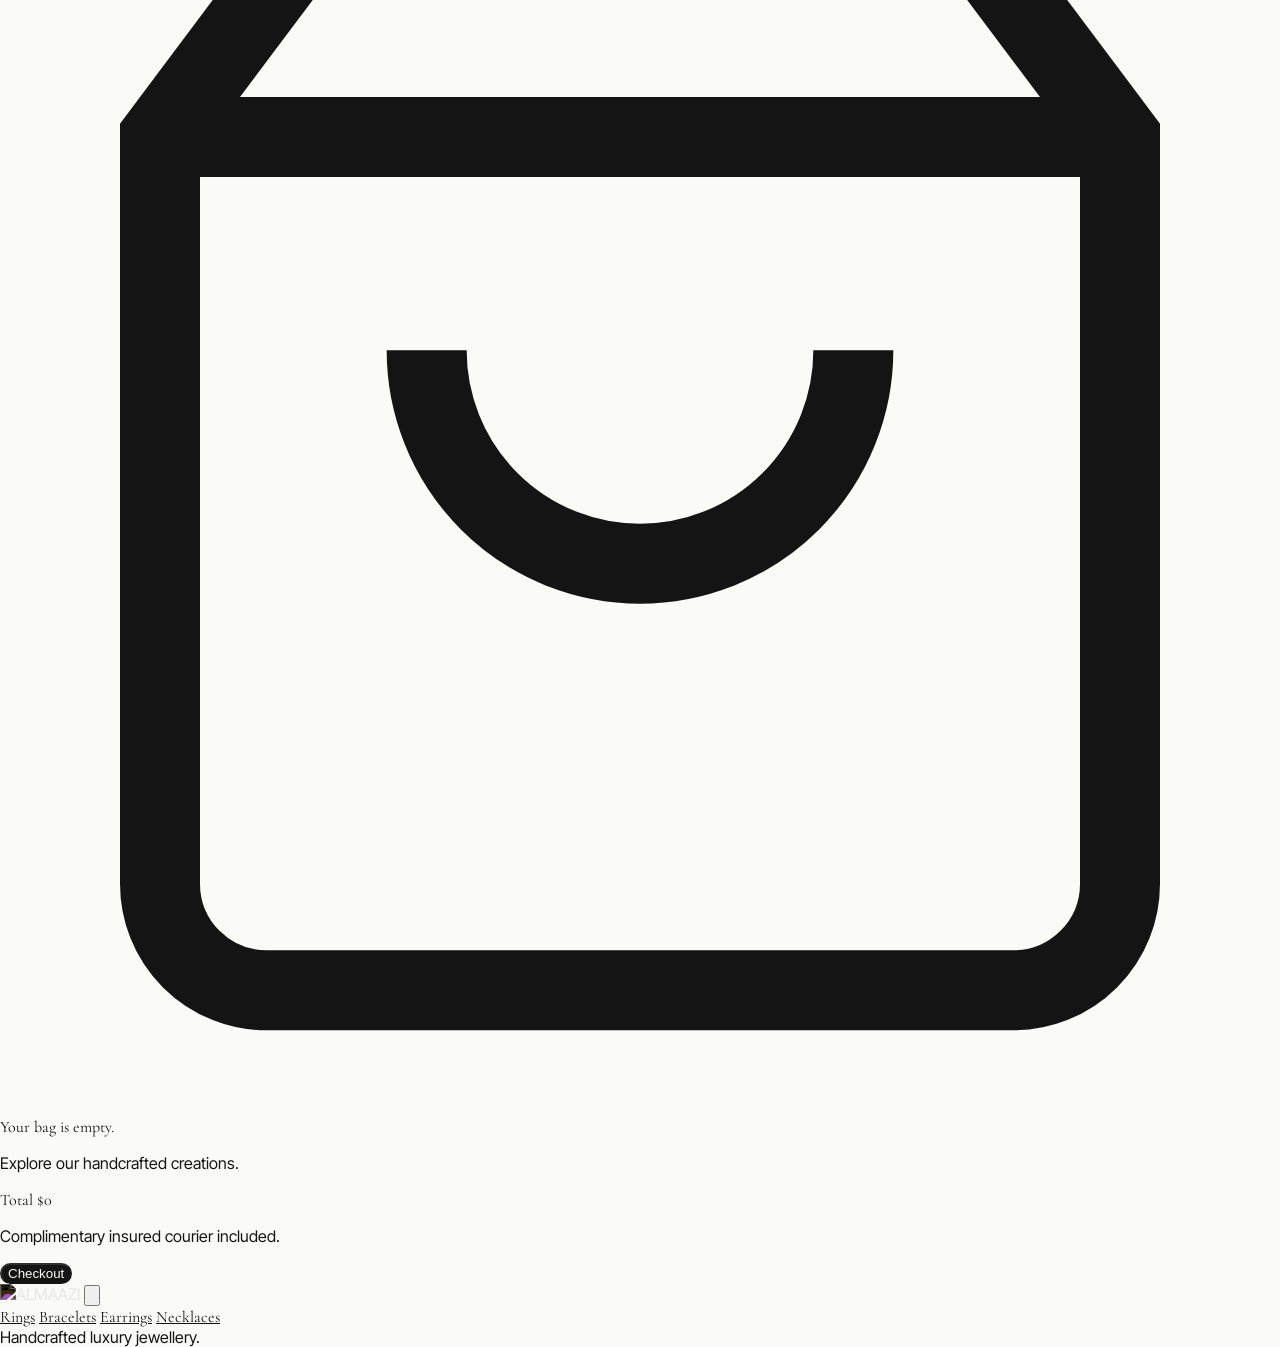
==== commit 2fed980d: "Borderless product page + dynamic ring image switching on metal selection - Fix Tailwind alabaster h" ====
--- a/collection.html
+++ b/collection.html
@@ -1,4 +1,4 @@
-<!DOCTYPE html>
+﻿<!DOCTYPE html>
 <html lang="en" class="scroll-smooth">
 <head>
   <meta charset="utf-8" />
@@ -20,7 +20,7 @@
       theme: {
         extend: {
           colors: {
-            alabaster: '#fffff',
+            alabaster: '#ffffff',
             obsidian: '#141414'
           },
           fontFamily: {
